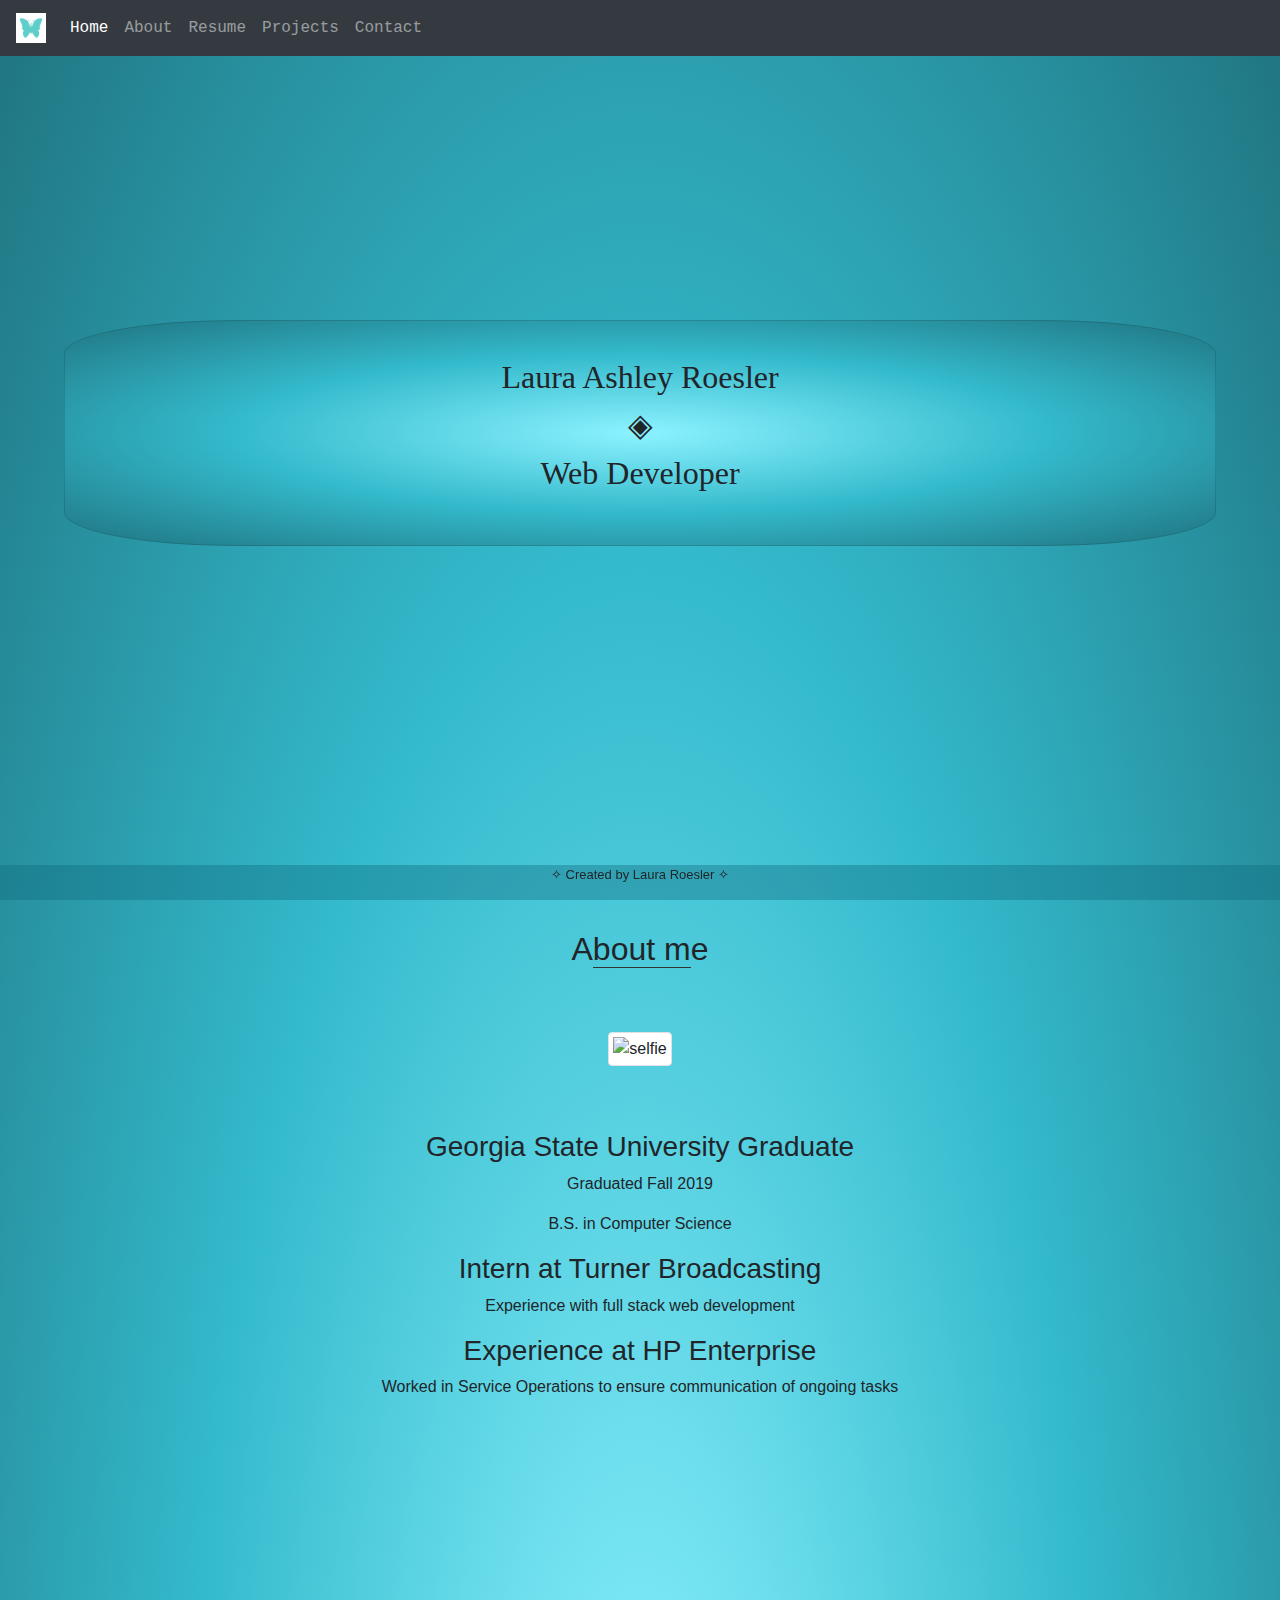
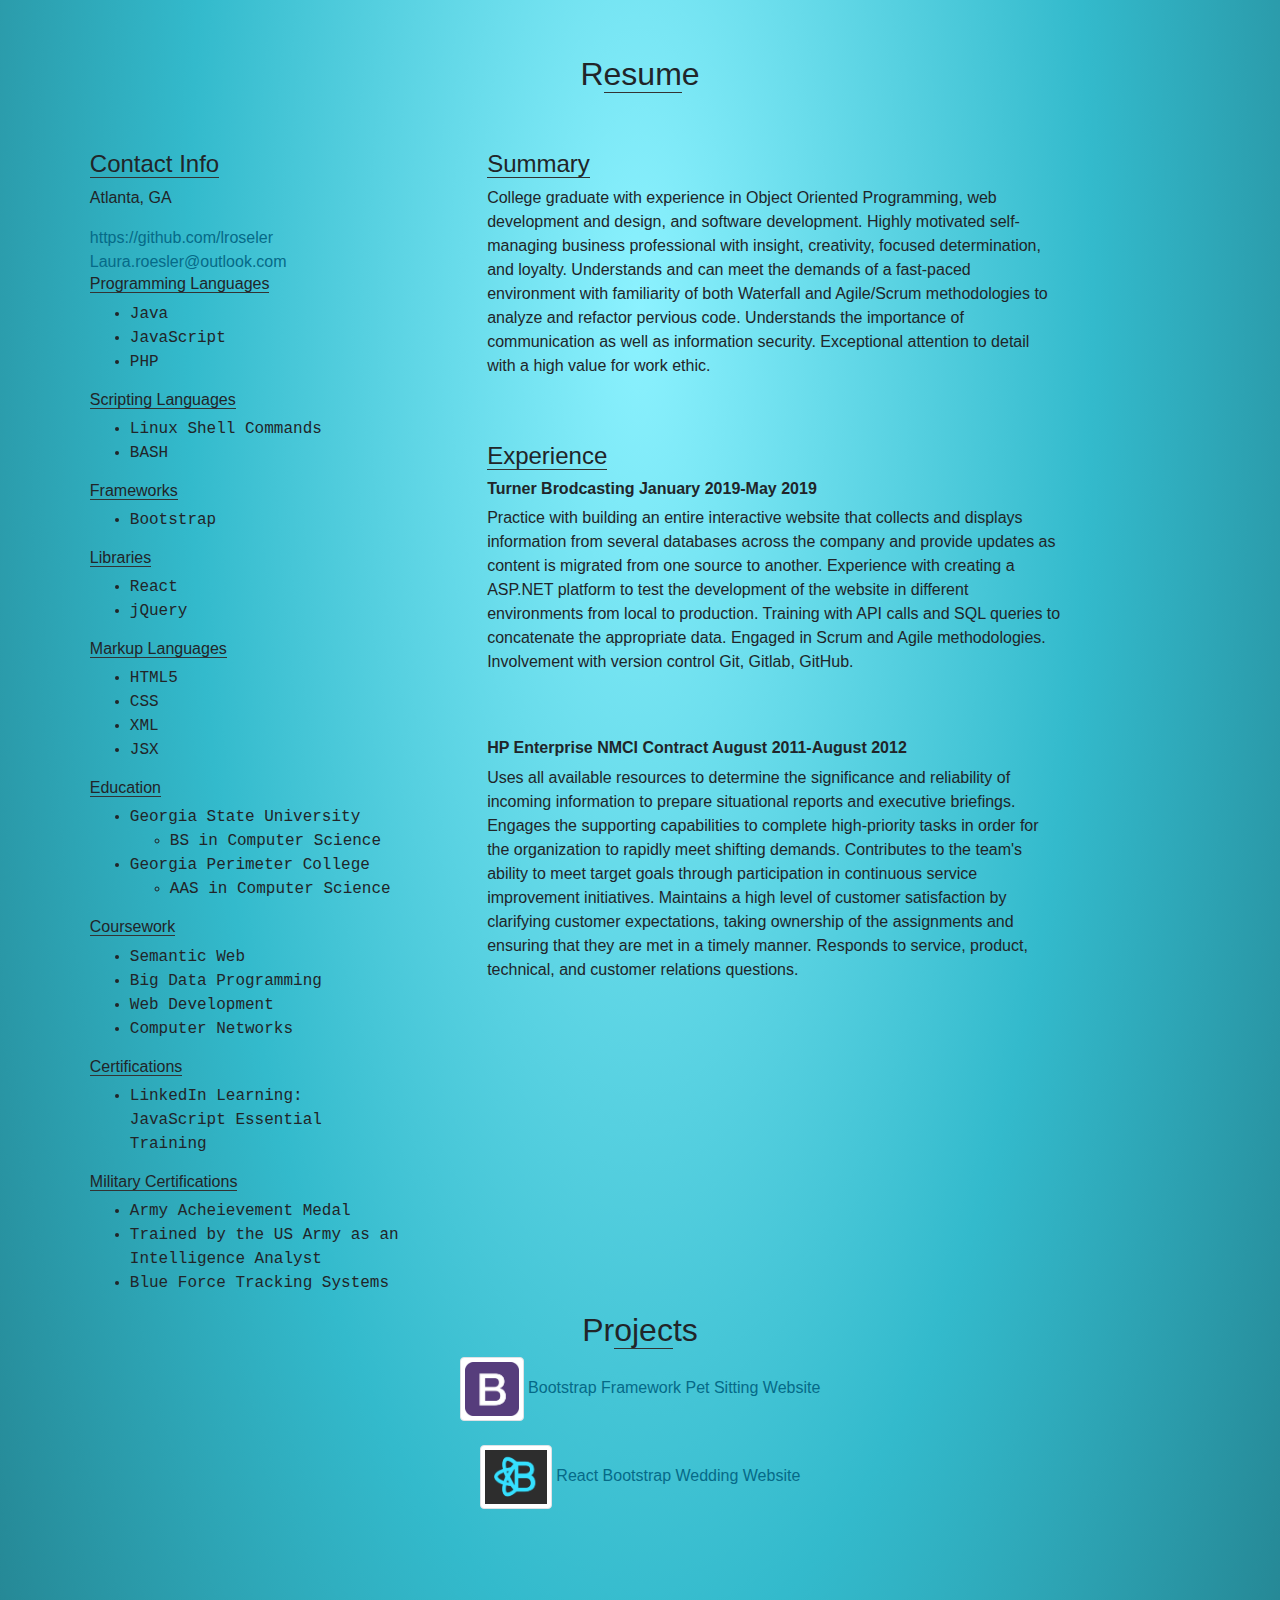
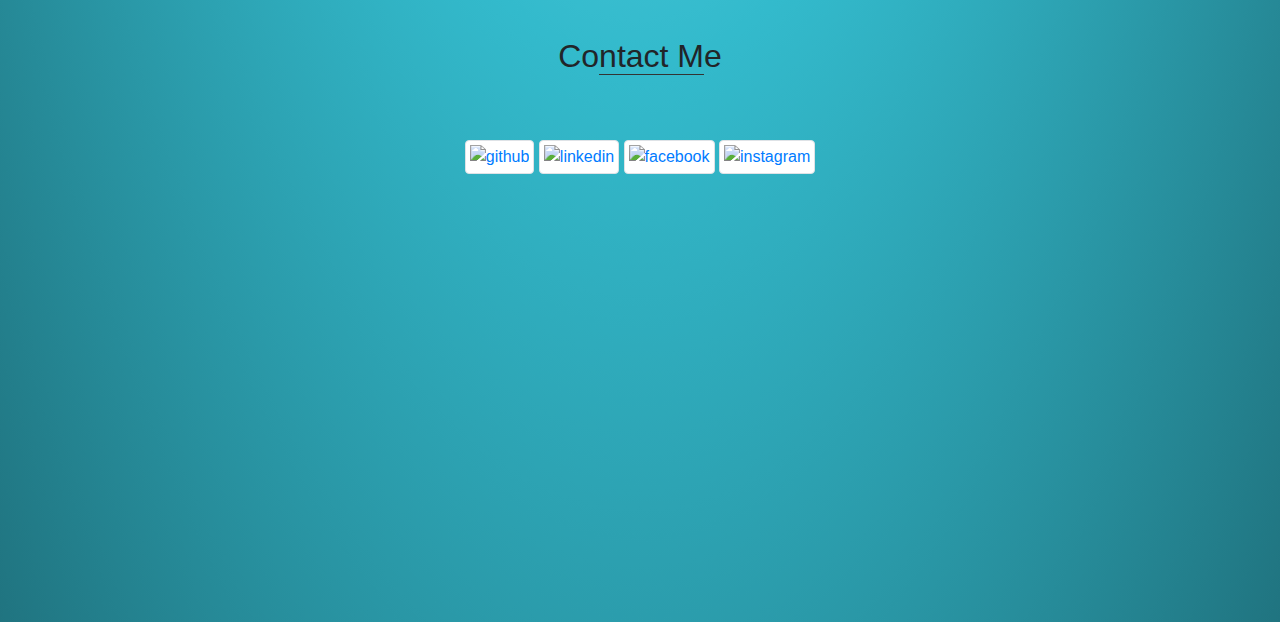
==== index.html @ dd745ed2 "Update index.html" ====
<!doctype html>
<html lang="en">
  <head>
  
    <meta charset="utf-8">
    <meta name="viewport" content="width=device-width, initial-scale=1, shrink-to-fit=no">

    <link rel="stylesheet" href="https://stackpath.bootstrapcdn.com/bootstrap/4.3.1/css/bootstrap.min.css" integrity="sha384-ggOyR0iXCbMQv3Xipma34MD+dH/1fQ784/j6cY/iJTQUOhcWr7x9JvoRxT2MZw1T" crossorigin="anonymous">
    <style>
         body{
         font-family: sans-serif;
         background-image: radial-gradient( rgb(140, 242, 255), rgb(51, 186, 204), rgb(32, 116, 128));
         text-align: center;
        
        }
        #home{
         margin-bottom: 30%;
        }
        span{
            border-bottom: 1px solid #333;
        }
        .card{
            margin-top: 25%;
            margin-left: 5%;
            margin-right: 5%;
            background-image: radial-gradient( rgb(140, 242, 255), rgb(51, 186, 204), rgb(32, 116, 128));
           
            border-radius: 15%;
            font-family: 'Brush Script MT', 'Brush Script Std', cursive;  
            padding: 2.5%;
            
           
            font-size: xx-large;
            
        }
        .footer{
            position: fixed;
            left: 0;
            bottom: 0;
            width: 100%;
            background-color:  rgba(14, 107, 127, 0.4);
            font-size: small;
        }
        ul{
            text-align: left;
        }
        li{
            font-family: 'Courier New', Courier, monospace;
        }
    </style>
    <body  data-spy="scroll" data-target=".navbar" data-offset="10">

    <nav class="navbar navbar-expand-md bg-dark navbar-dark  fixed-top" style="margin-bottom: 20%">
            <a class="navbar-brand" href="#home"><img width="30" height="30" class="d-inline-block align-top"src="butterflyLogo.jpg" alt="butt"></a>
        <button class="navbar-toggler" type="button" data-toggle="collapse" data-target="#collapsibleNavbar">
            <span class="navbar-toggler-icon"></span>
        </button>
        <div class="collapse navbar-collapse" id="collapsibleNavbar">
            <ul class="navbar-nav">
                <li class="nav-item">
                    <a class="nav-link active" href="#home">Home</a>
                </li>
                <li class="nav-item">
                    <a class="nav-link" href="#about">About</a>
                </li>
                <li class="nav-item">
                    <a class="nav-link" href="#resume">Resume</a>
                </li>
                <li class="nav-item">
                        <a class="nav-link" href="#projects">Projects</a>
                    </li>
                <li class="nav-item">
                    <a class="nav-link" href="#contact">Contact</a>
                </li>
            </ul>
        </div>
    </nav>

    </head>

    <div id="home" > 
        <div class="card">
            <p>Laura Ashley Roesler<br> &#9672<br>Web Developer</p>
        </div>
        
    </div> <!--home-->

    <div id="about" style="margin-bottom:20%">
            <h2 style="margin-bottom: 5%;">A<span>bout m</span>e</h2>
           
            <img src="profSelfie.jpg" style="height:12em; width: 10em; margin-bottom: 5%;" class="img-thumbnail" alt="selfie">
                    
        
                        <h3>Georgia State University Graduate</h3>
                        <p>Graduated Fall 2019 </p>
                        <p>B.S. in Computer Science</p>
                        <h3>Intern at Turner Broadcasting</h3>
                        <P>Experience with full stack web development</P>
                        <h3>Experience at HP Enterprise</h3>
                        <p>Worked in Service Operations to ensure communication of ongoing tasks </p>
                   

    </div> <!--about-->

    <div id="resume" >
        <h2 stlye="padding-bottom:6em; margin-bottom: 2em; margin-top: 6em">R<span>esum</span>e</h2>
           <!-- <img src="resumeSnip.jpg" class="img-fluid" alt="resume"> -->
        <div class="conatianer-fluid" >
            <div class="row">
               <div class="col-md-4 col-sm-12" style="text-align:left; padding-left: 8%">
                <h4 style="padding-top: 2em;"><span>Contact Info</span></h4>
                <p>Atlanta, GA</p>
                <a style="color:rgb(6, 106, 136)" href="https://github.com/lroseler">https://github.com/lroseler</a><br> 
                <a style="color:rgb(6, 106, 136)" href="Laura.roesler@outlook.com">Laura.roesler@outlook.com</a>
                <h6><span>Programming Languages</span></h6>
                <ul>
                    <li>Java</li>
                    <li>JavaScript</li>
                    <li>PHP</li>
                </ul>
                <h6><span>Scripting Languages</span></h6>
                <ul>
                    <li>Linux Shell Commands</li>
                    <li>BASH</li>
                </ul>
                <h6><span>Frameworks</span></h6>
                <ul>
                    <li>Bootstrap</li>
                </ul>
                <h6><span>Libraries</span></h6>
                <ul>
                    <li>React</li>
                    <li>jQuery</li>
                </ul>
                <h6><span>Markup Languages</span></h6>
                <ul>
                    <li>HTML5</li>
                    <li>CSS</li>
                    <li>XML</li>
                    <li>JSX</li>
                </ul>
                <h6><span>Education</span></h6>
                <ul>
                    <li>Georgia State University</li>
                    <ul>
                       <li> BS in Computer Science</li>
                    </ul>
                    <li>Georgia Perimeter College</li>
                    <ul>
                       <li> AAS in Computer Science</li>
                    </ul>
                </ul>
                <h6><span>Coursework</span></h6>
                <ul>
                    <li>Semantic Web</li>
                    <li>Big Data Programming</li>
                    <li>Web Development</li>
                    <li>Computer Networks</li>
                </ul>
                <h6><span>Certifications</span></h6>
                <ul>
                    <li>LinkedIn Learning: JavaScript Essential Training</li>
                </ul>
                <h6><span>Military Certifications</span></h6>
                <ul>
                    <li>Army Acheievement Medal</li>
                    <li>Trained by the US Army as an Intelligence Analyst</li>
                    <li>Blue Force Tracking Systems</li>
                </ul>
               </div>
               <div class="col-md-6 col-sm-12" style="text-align:left; padding-left: 5%">
                <h4 style="padding-top: 2em;"><span>Summary</span></h4>
                <p style="text-align:left">College graduate with experience in Object Oriented Programming, web development and design, and software development. Highly motivated self-managing business professional with insight, creativity, focused determination, and loyalty. Understands and can meet the demands of a fast-paced environment with familiarity of both Waterfall and Agile/Scrum methodologies to analyze and refactor pervious code. Understands the importance of communication as well as information security. Exceptional attention to detail with a high value for work ethic.</p><br>
                <br>
                <h4><span>Experience</span></h4>
                <h6><b>Turner Brodcasting January 2019-May 2019</b></h5>
                <p style="text-align:left">Practice with building an entire interactive website that collects and displays information from several databases across the company and provide updates as content is migrated from one source to another. Experience with creating a ASP.NET platform to test the development of the website in different environments from local to production. Training with API calls and SQL queries to concatenate the appropriate data. Engaged in Scrum and Agile methodologies. Involvement with version control Git, Gitlab, GitHub. </p><br>
                <br>
                <h6><b>HP Enterprise NMCI Contract August 2011-August 2012</b></h5>
                <p style="text-align:left">Uses all available resources to determine the significance and reliability of incoming information to prepare situational reports and executive briefings. Engages the supporting capabilities to complete high-priority tasks in order for the organization to rapidly meet shifting demands. Contributes to the team's ability to meet target goals through participation in continuous service improvement initiatives. Maintains a high level of customer satisfaction by clarifying customer expectations, taking ownership of the assignments and ensuring that they are met in a timely manner. Responds to service, product, technical, and customer relations questions. </p>
               </div>
            </div>
        </div>
    </div> <!--resume-->

    <div id="projects" >
            <h2 stlye="margin-bottom: 15%; margin-top: 6em">Pr<span>ojec</span>ts</h2>
            <img src="bootstrap.png" class="img-thumbnail" style="height: 4em" alt="boot icon">
            <a style="color:rgb(6, 106, 136)" href='https://github.com/lroseler/BootstrapBeginners'>Bootstrap Framework Pet Sitting Website</a><br><br>
            <img src="reactBoot.png" class="img-thumbnail" style="height: 4em" alt="react">
            <a style="color:rgb(6, 106, 136)"  href='https://github.com/lroseler/WeddingWebsite'> React Bootstrap Wedding Website</a>
        </div> <!--projects-->

    <div id="contact" style="margin-bottom: 30%; margin-top: 6em">
            <h2  style="margin-top:10%; margin-bottom: 5%">Co<span>ntact M</span>e</h2>
            <div class="conatianer-fluid">
            <a href="https://github.com/lroseler"><img src="github.png" style="height:8em; width: 8em; margin-bottom: 5%;" class="img-thumbnail" alt="github"></a>
            <a href="https://www.linkedin.com/in/laura-roesler-74a82a165/"><img src="linkedin.png" style="height:8em; width:8em; margin-bottom: 5%;" class="img-thumbnail" alt="linkedin"></a>
            <a href="https://www.facebook.com/laura.roesler.5"><img src="facebook.jpg" style="height:8em; width: 8em; margin-bottom: 5%;" class="img-thumbnail" alt="facebook"></a>
            <a href="https://www.instagram.com/fredlar1/"><img src="instagram.jpg" style="height:8em; width: 8em; margin-bottom: 5%;" class="img-thumbnail" alt="instagram"></a>
            </div>
    </div> <!--contact-->
    </body>

        <div class="footer">
            <p>&#10023; <sm>Created by Laura Roesler</sm> &#10023;</p>
        </div>
    
    
    <script src="https://code.jquery.com/jquery-3.3.1.slim.min.js" integrity="sha384-q8i/X+965DzO0rT7abK41JStQIAqVgRVzpbzo5smXKp4YfRvH+8abtTE1Pi6jizo" crossorigin="anonymous"></script>
    <script src="https://cdnjs.cloudflare.com/ajax/libs/popper.js/1.14.7/umd/popper.min.js" integrity="sha384-UO2eT0CpHqdSJQ6hJty5KVphtPhzWj9WO1clHTMGa3JDZwrnQq4sF86dIHNDz0W1" crossorigin="anonymous"></script>
    <script src="https://stackpath.bootstrapcdn.com/bootstrap/4.3.1/js/bootstrap.min.js" integrity="sha384-JjSmVgyd0p3pXB1rRibZUAYoIIy6OrQ6VrjIEaFf/nJGzIxFDsf4x0xIM+B07jRM" crossorigin="anonymous"></script>
  </body>
</html>
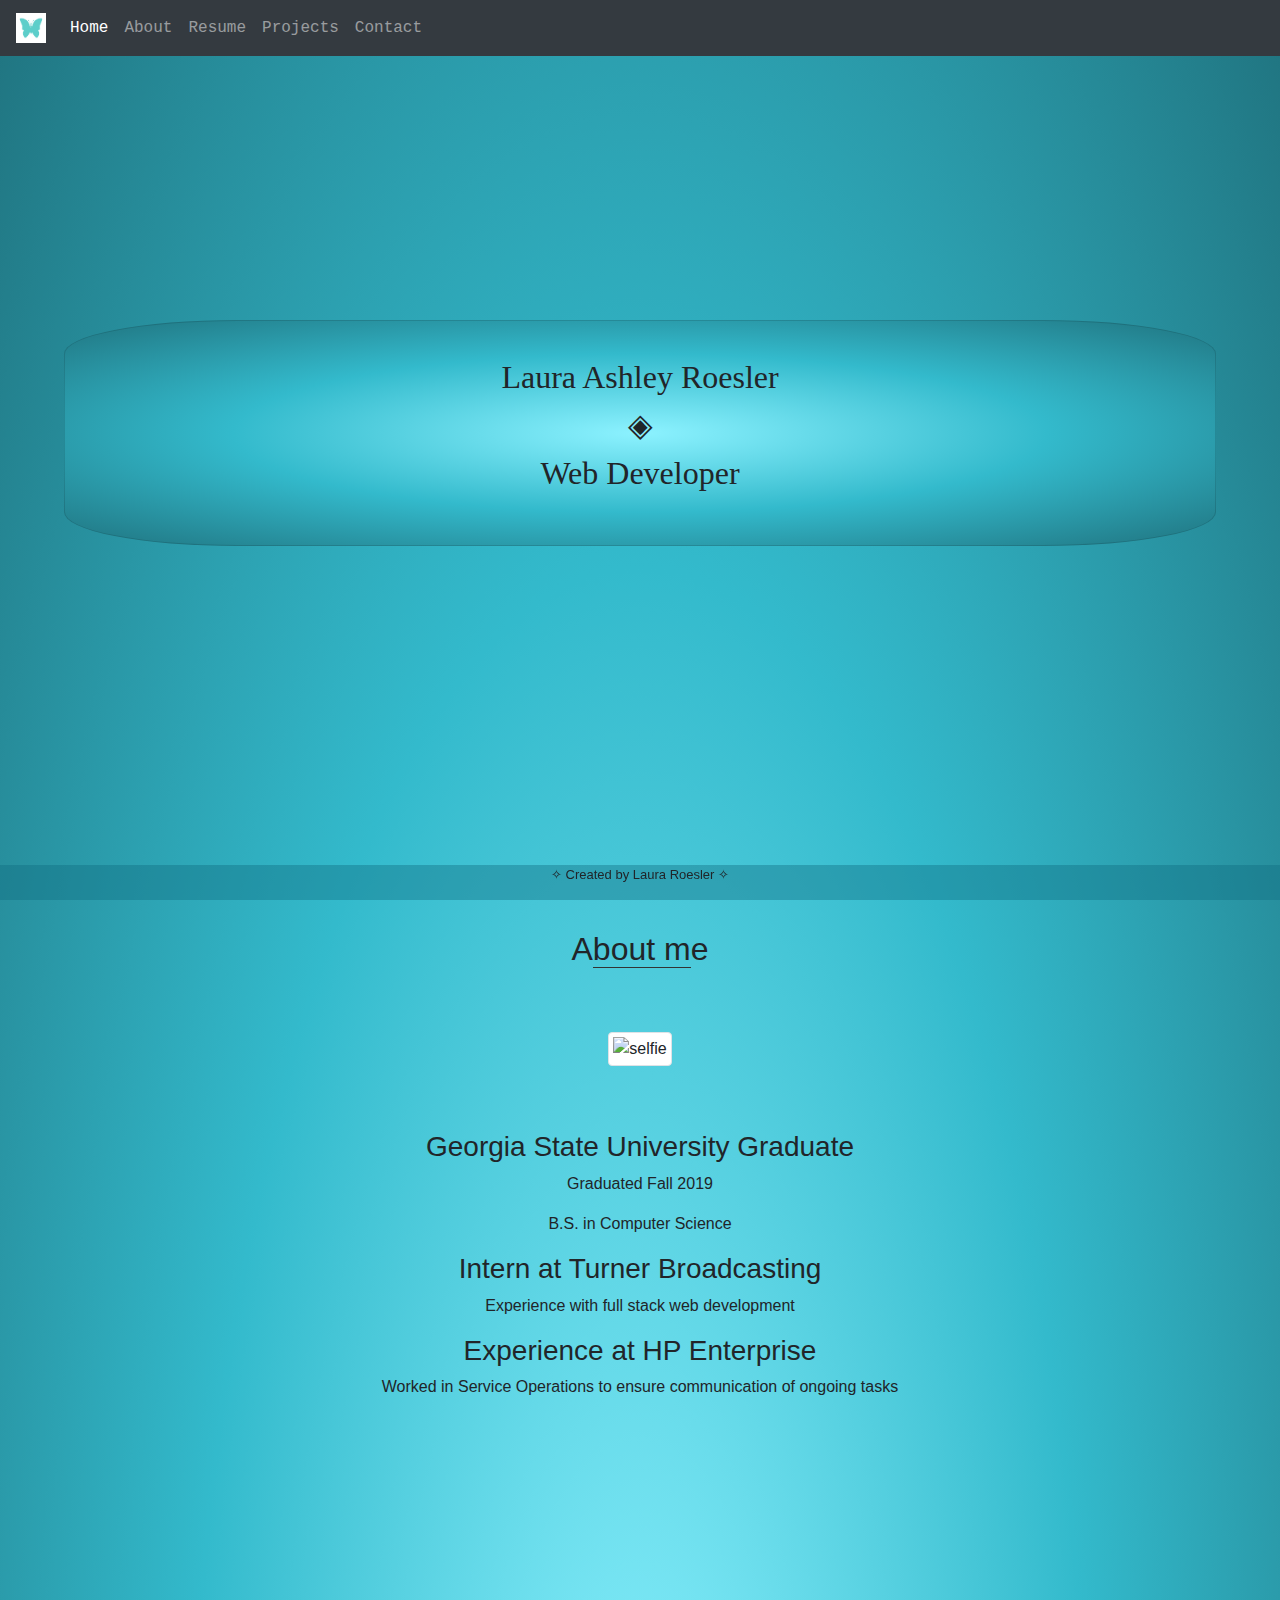
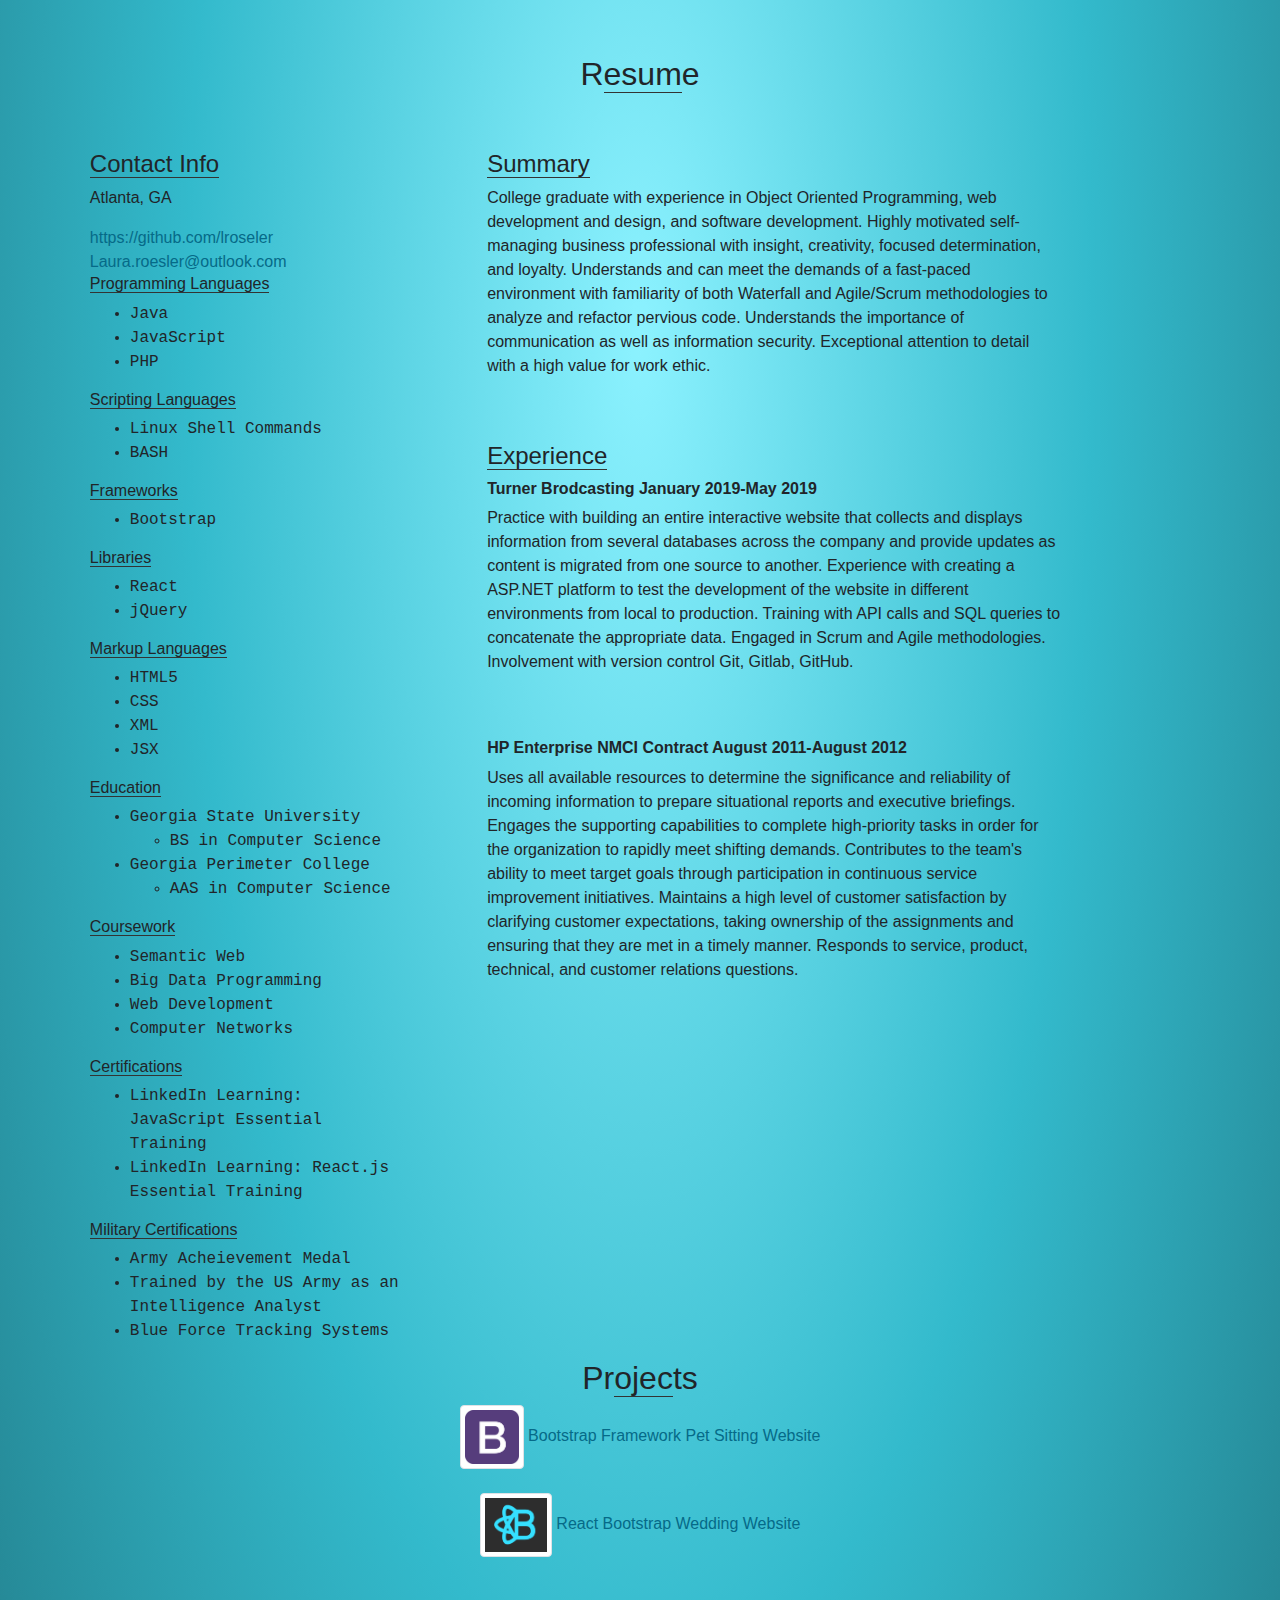
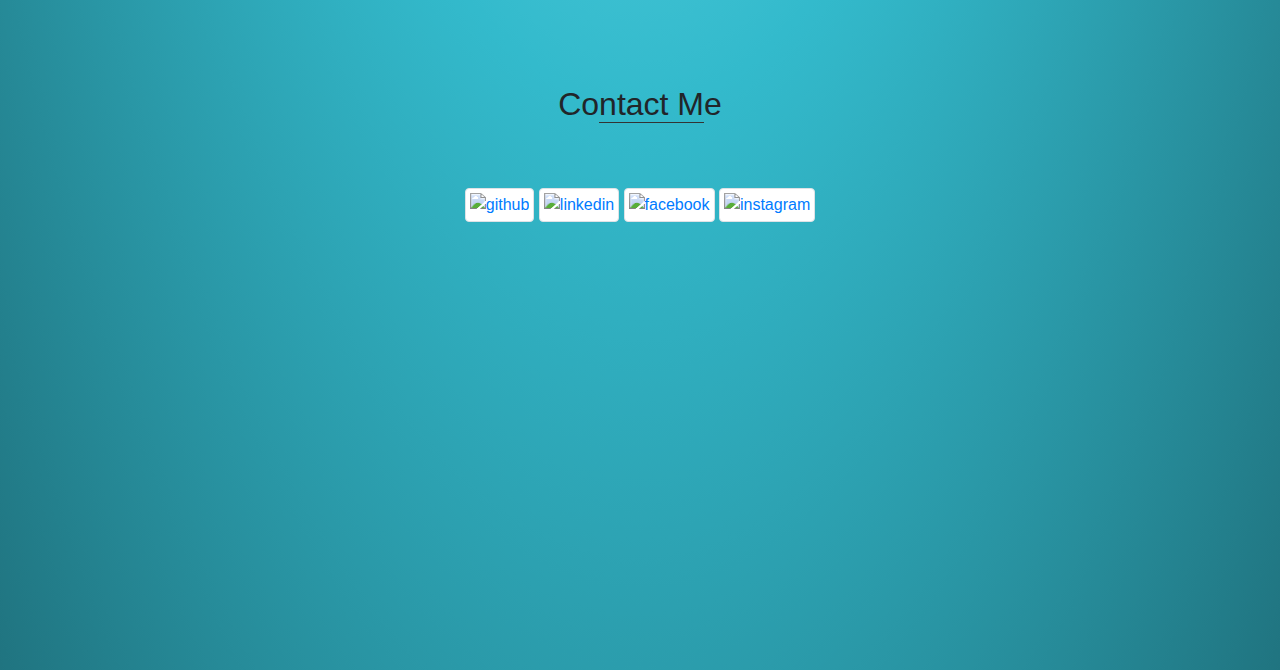
==== commit b68e056e: "Update index.html" ====
--- a/index.html
+++ b/index.html
@@ -160,6 +160,7 @@
                 <h6><span>Certifications</span></h6>
                 <ul>
                     <li>LinkedIn Learning: JavaScript Essential Training</li>
+                    <li>LinkedIn Learning: React.js Essential Training</li>
                 </ul>
                 <h6><span>Military Certifications</span></h6>
                 <ul>
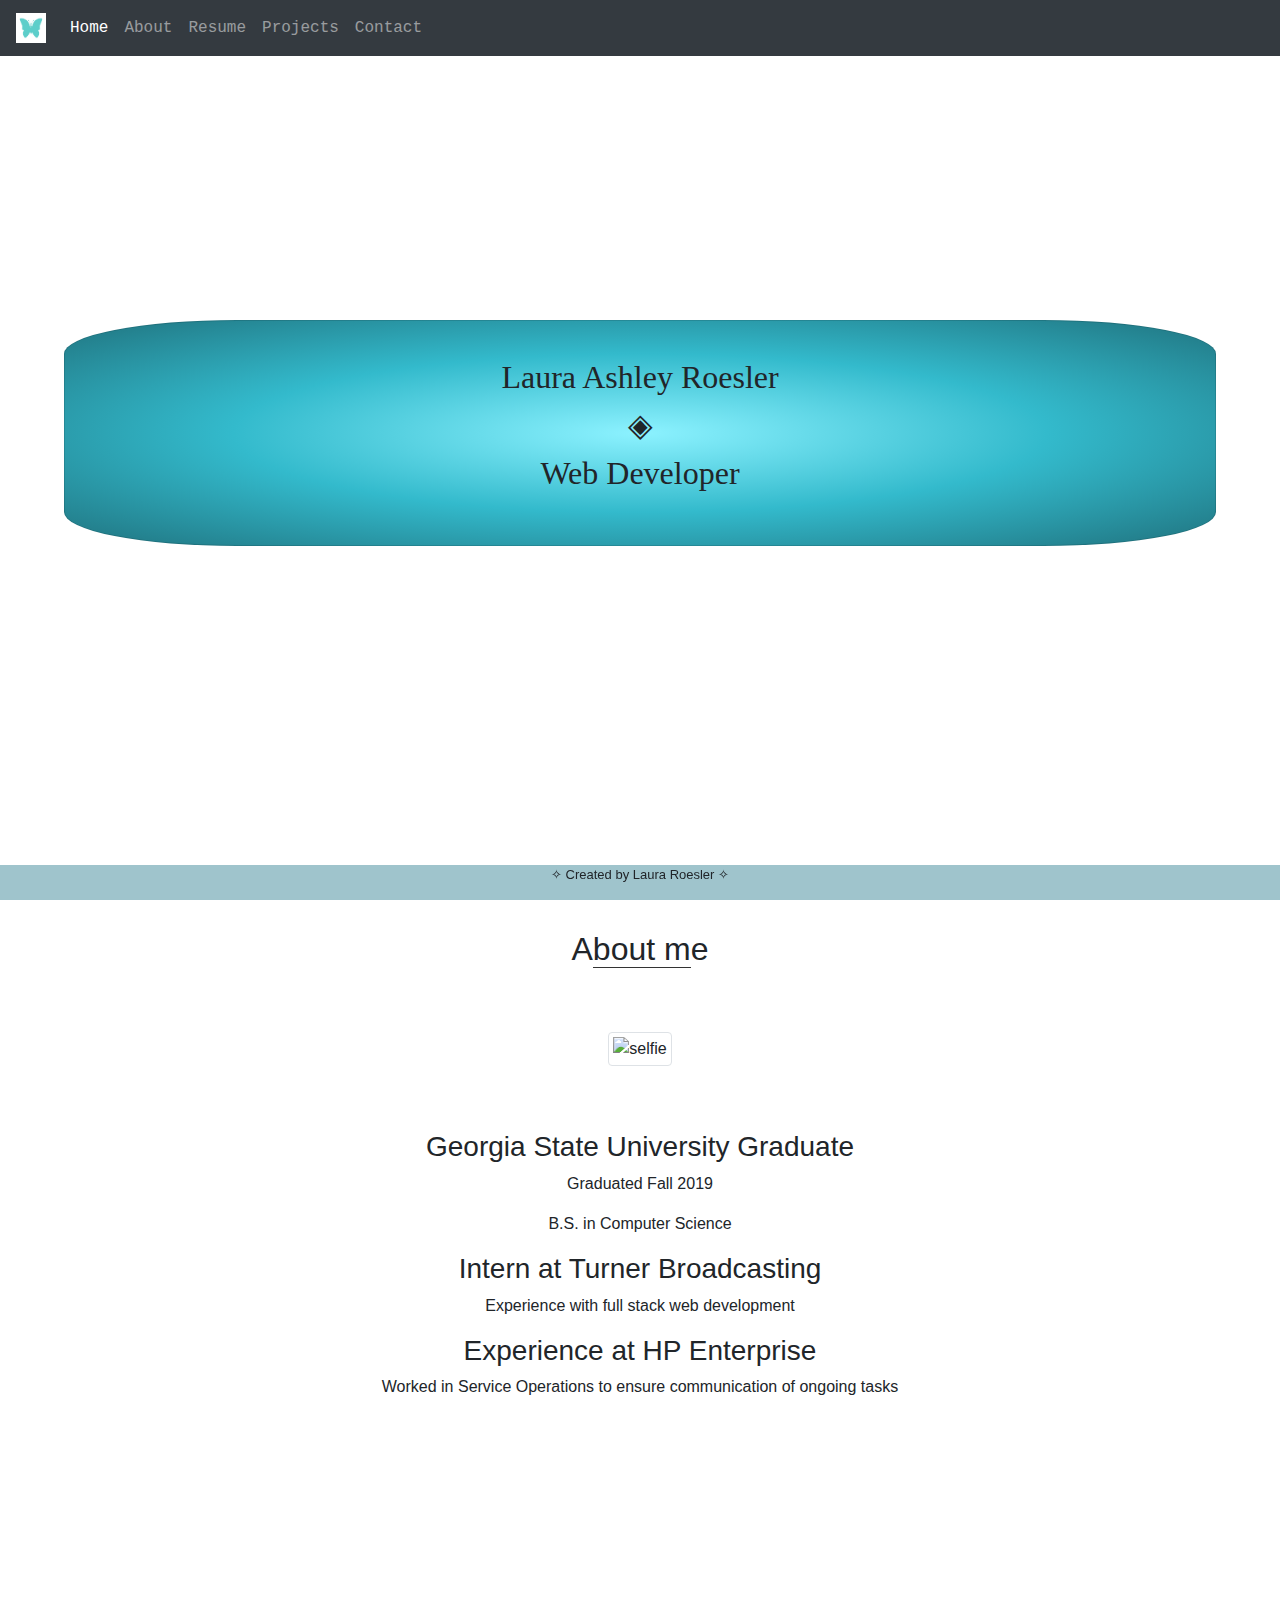
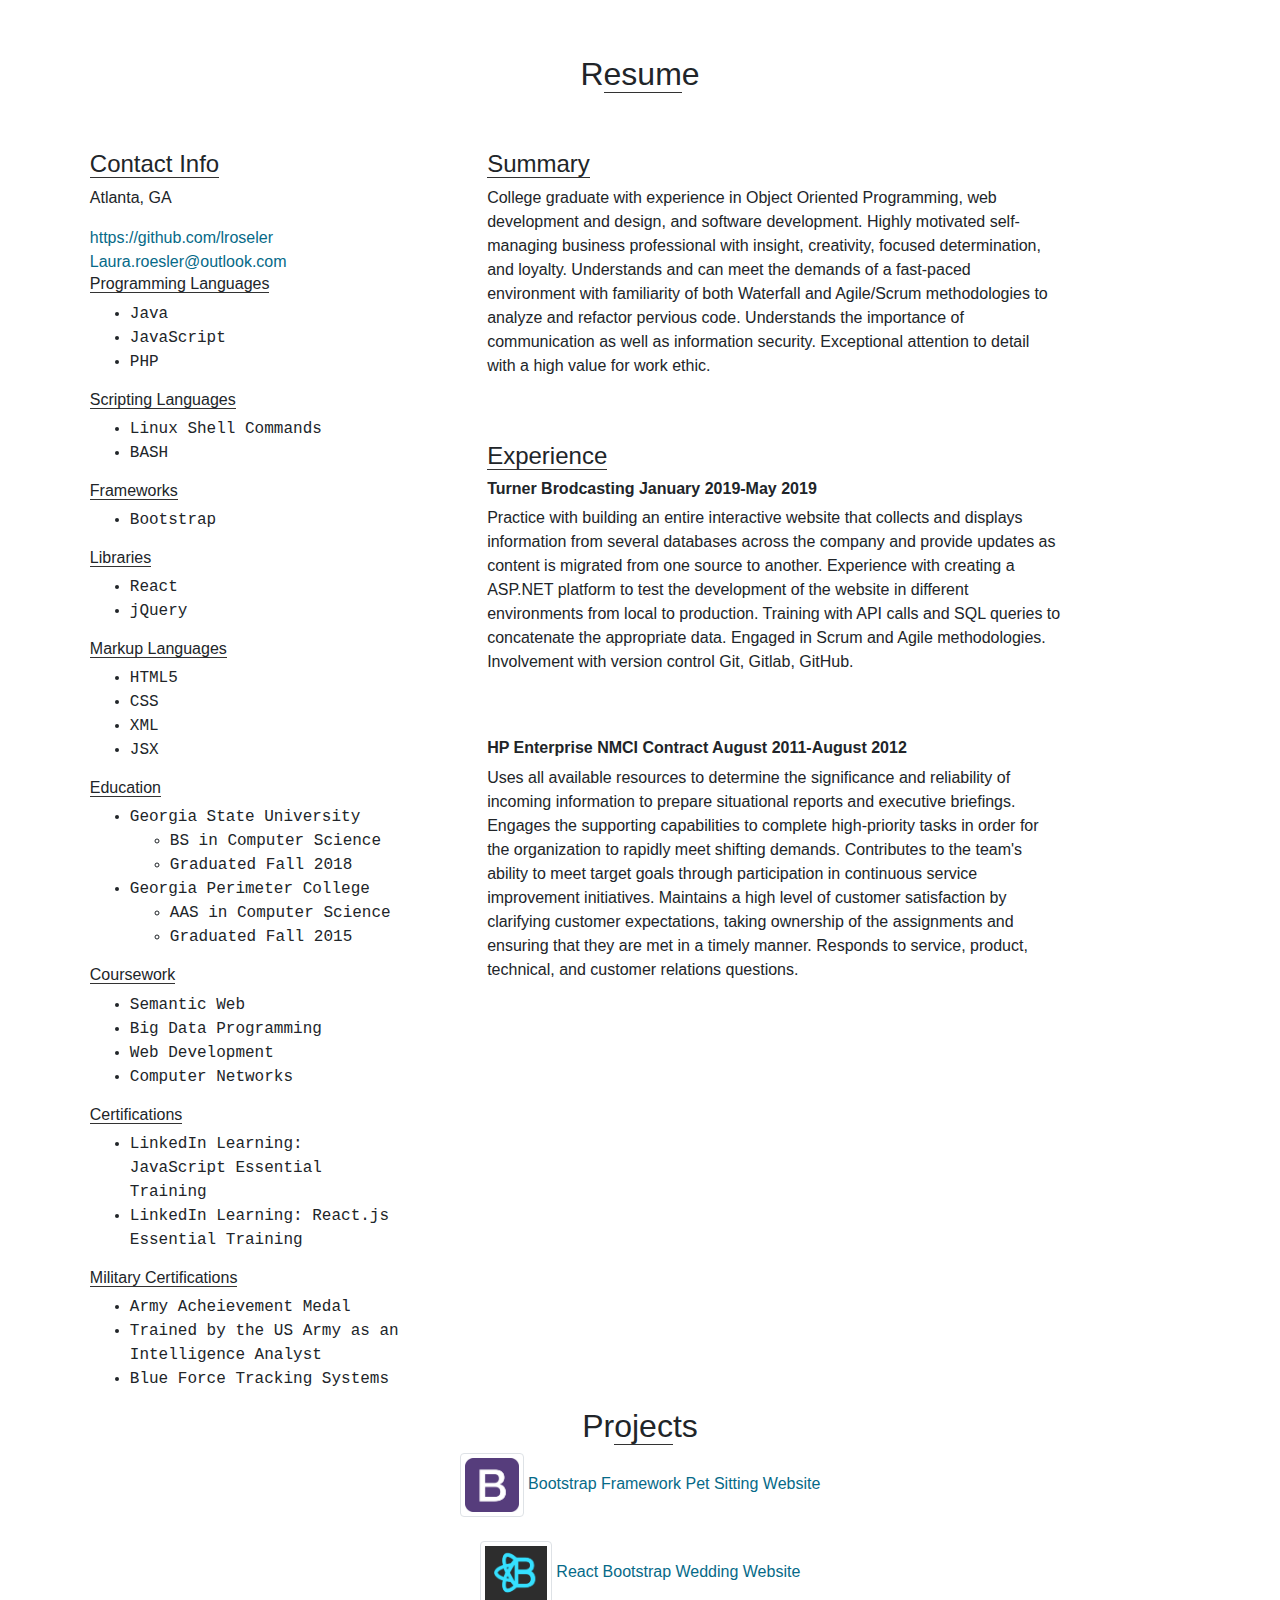
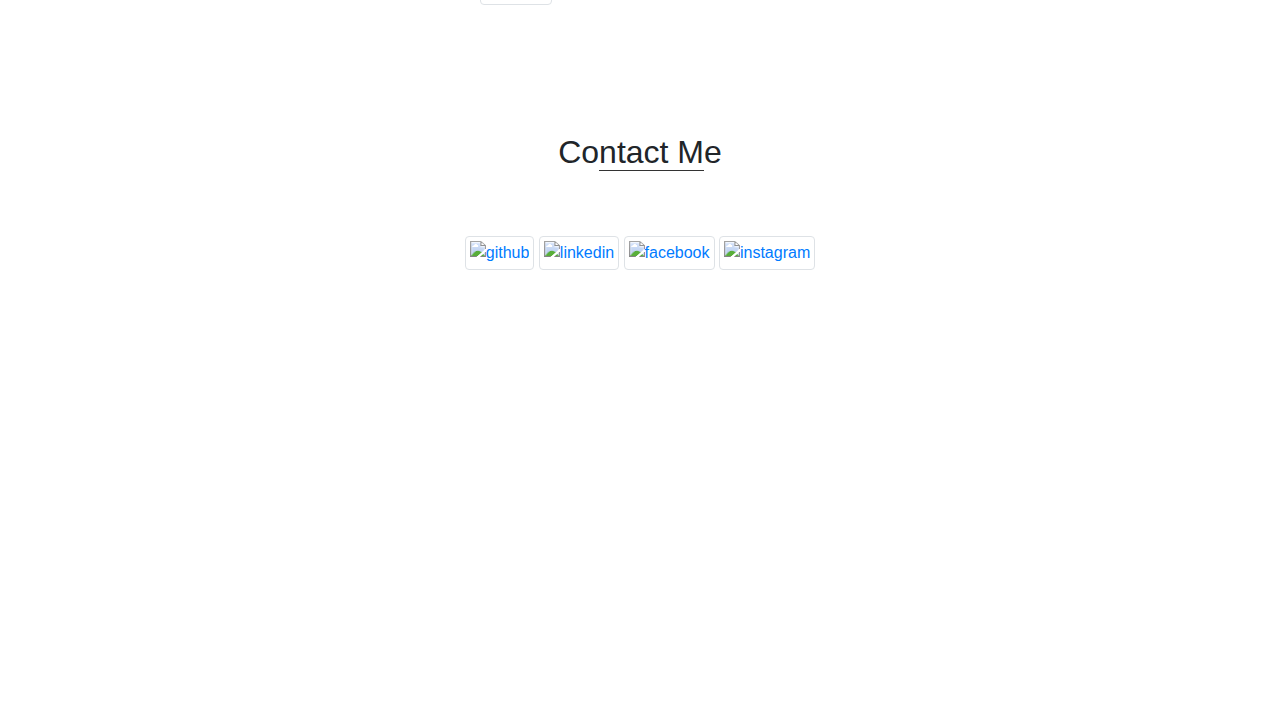
==== commit 5293c6f4: "Update index.html" ====
--- a/index.html
+++ b/index.html
@@ -9,7 +9,7 @@
     <style>
          body{
          font-family: sans-serif;
-         background-image: radial-gradient( rgb(140, 242, 255), rgb(51, 186, 204), rgb(32, 116, 128));
+         
          text-align: center;
         
         }
@@ -144,10 +144,12 @@
                     <li>Georgia State University</li>
                     <ul>
                        <li> BS in Computer Science</li>
+                       <li>Graduated Fall 2018</li>
                     </ul>
                     <li>Georgia Perimeter College</li>
                     <ul>
                        <li> AAS in Computer Science</li>
+                       <li>Graduated Fall 2015</li>
                     </ul>
                 </ul>
                 <h6><span>Coursework</span></h6>
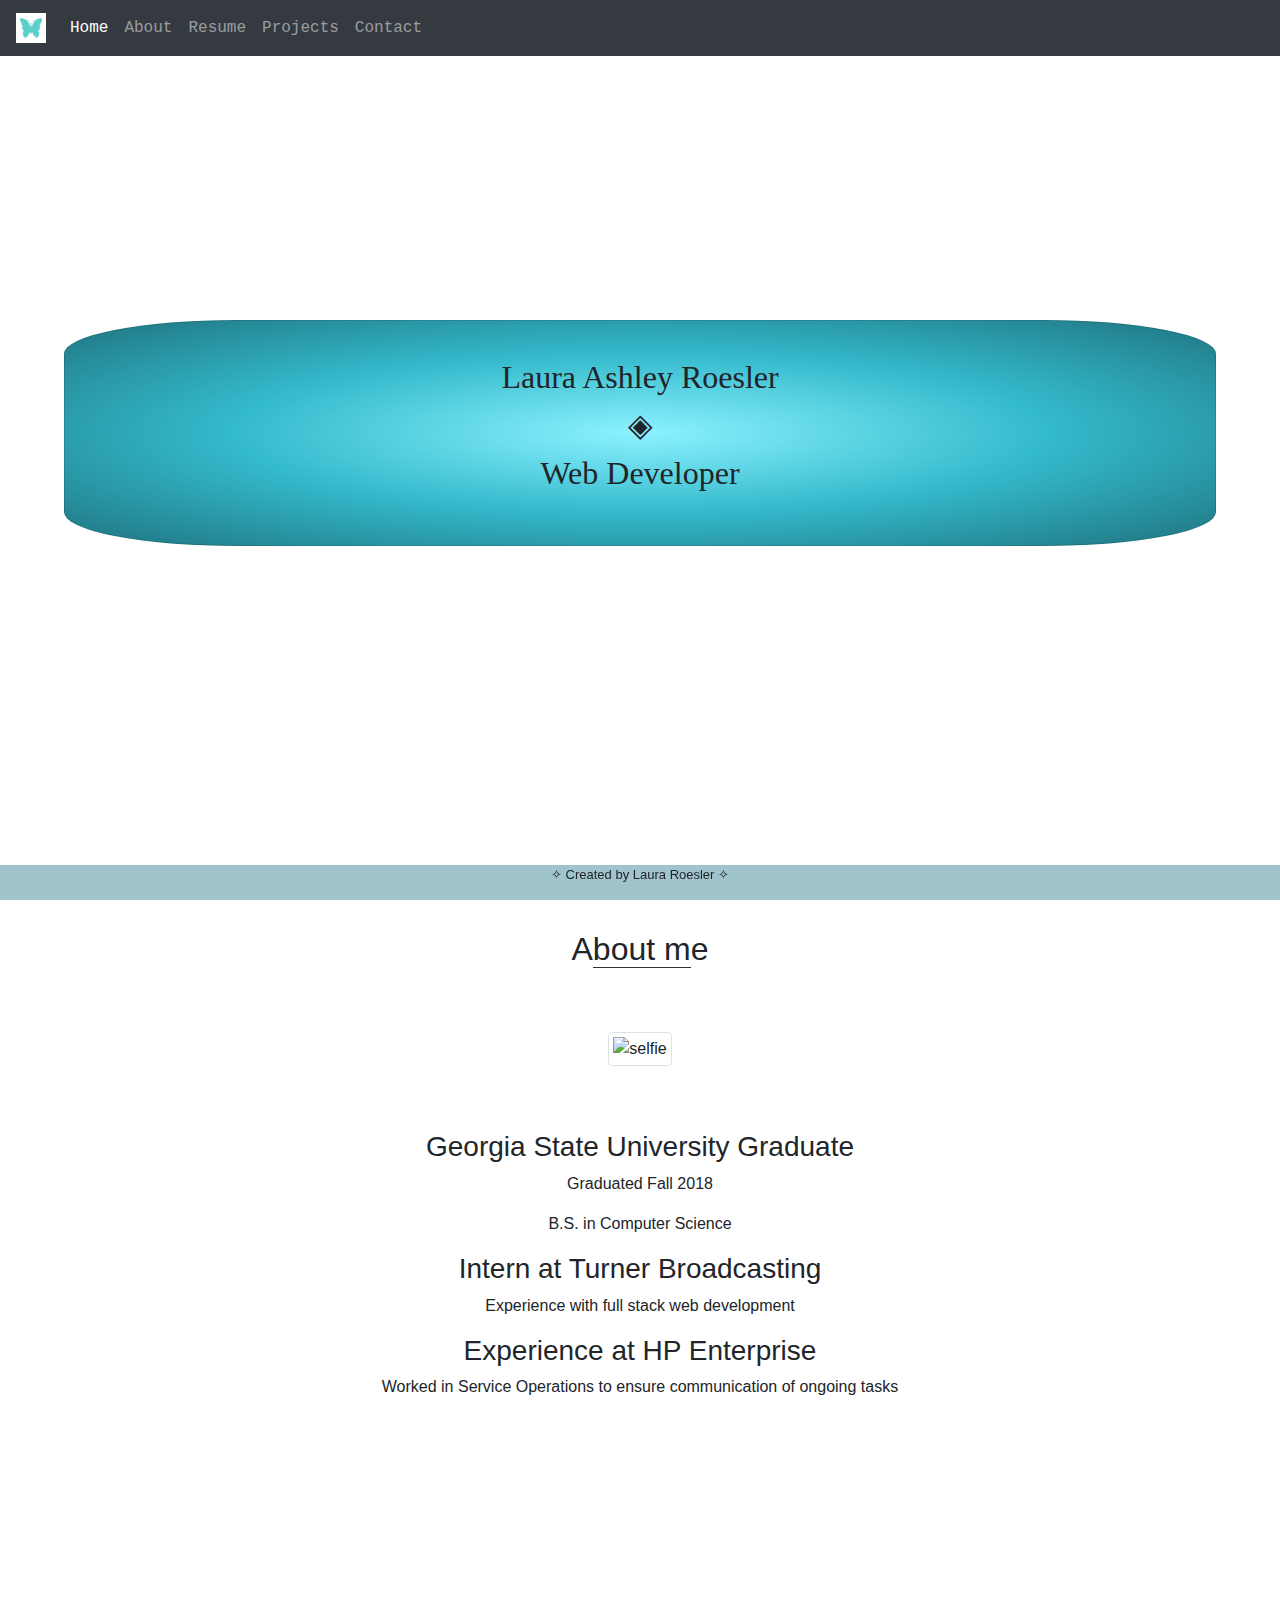
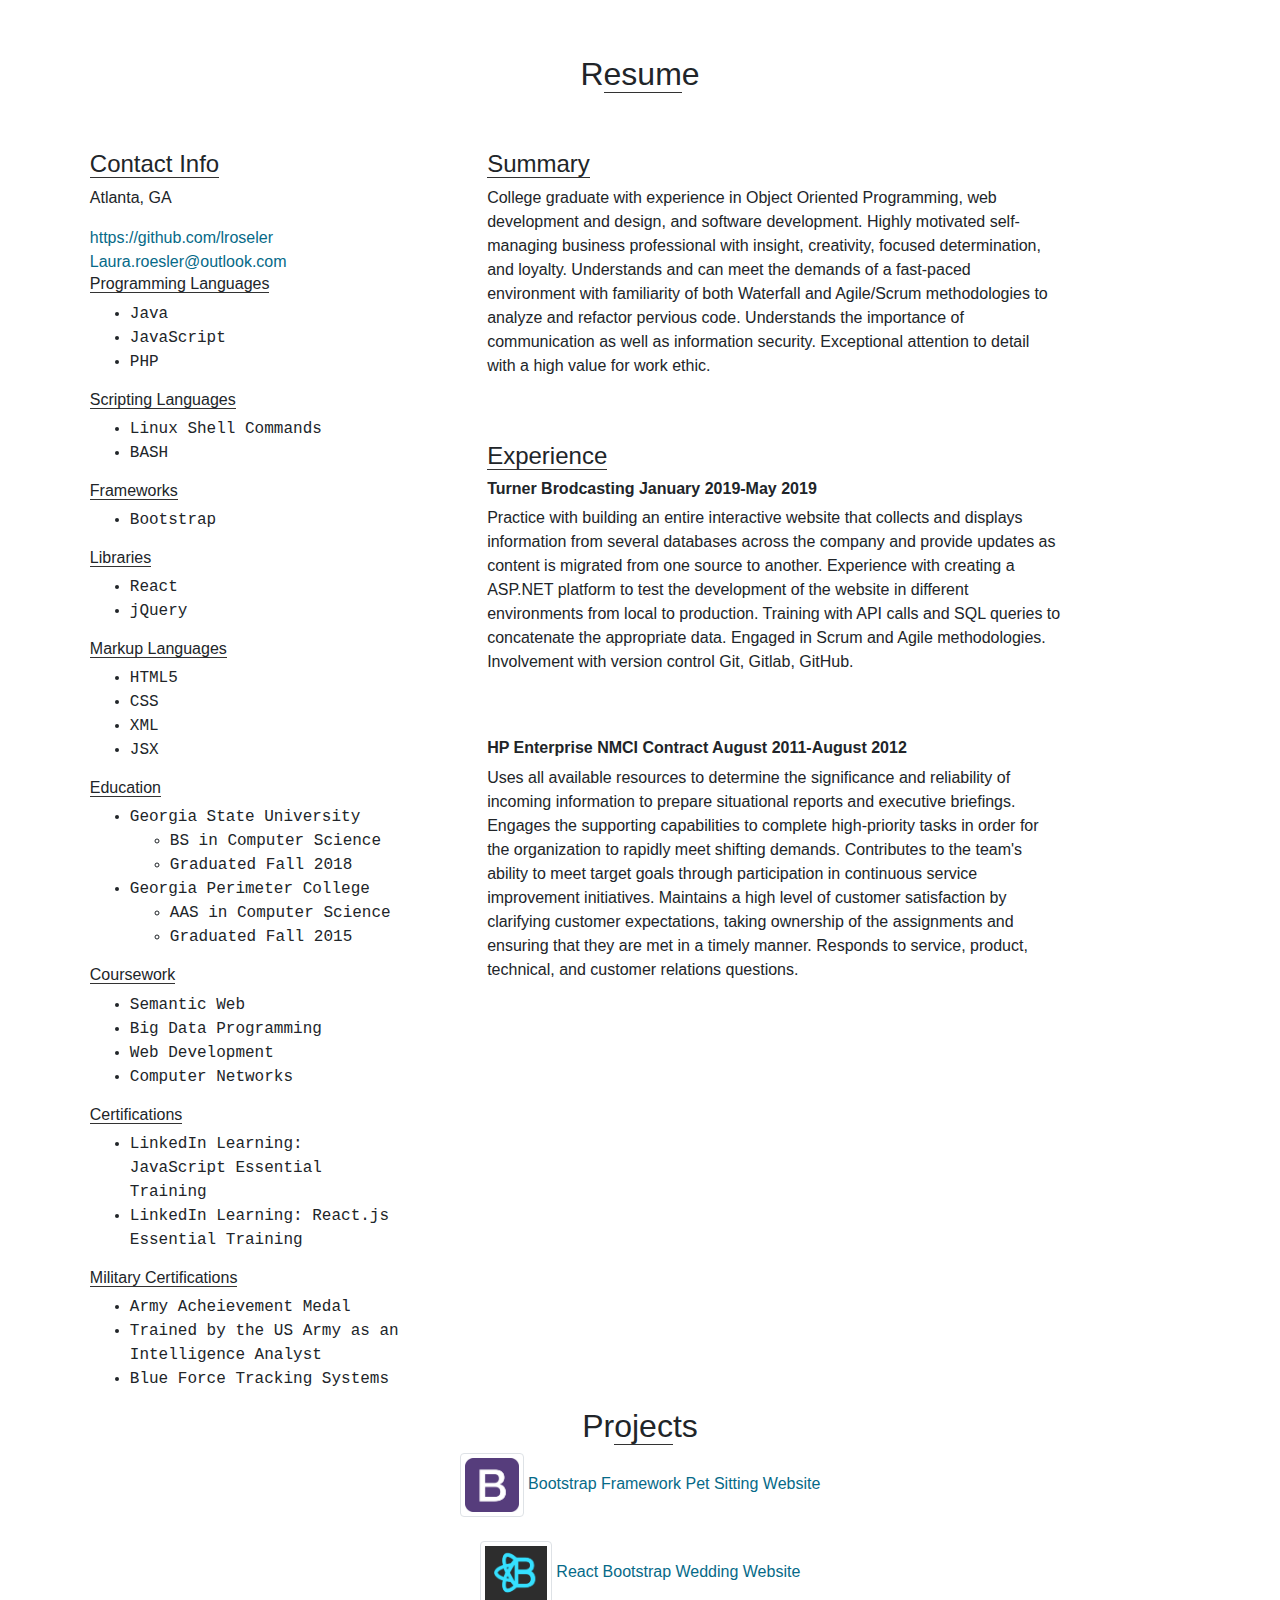
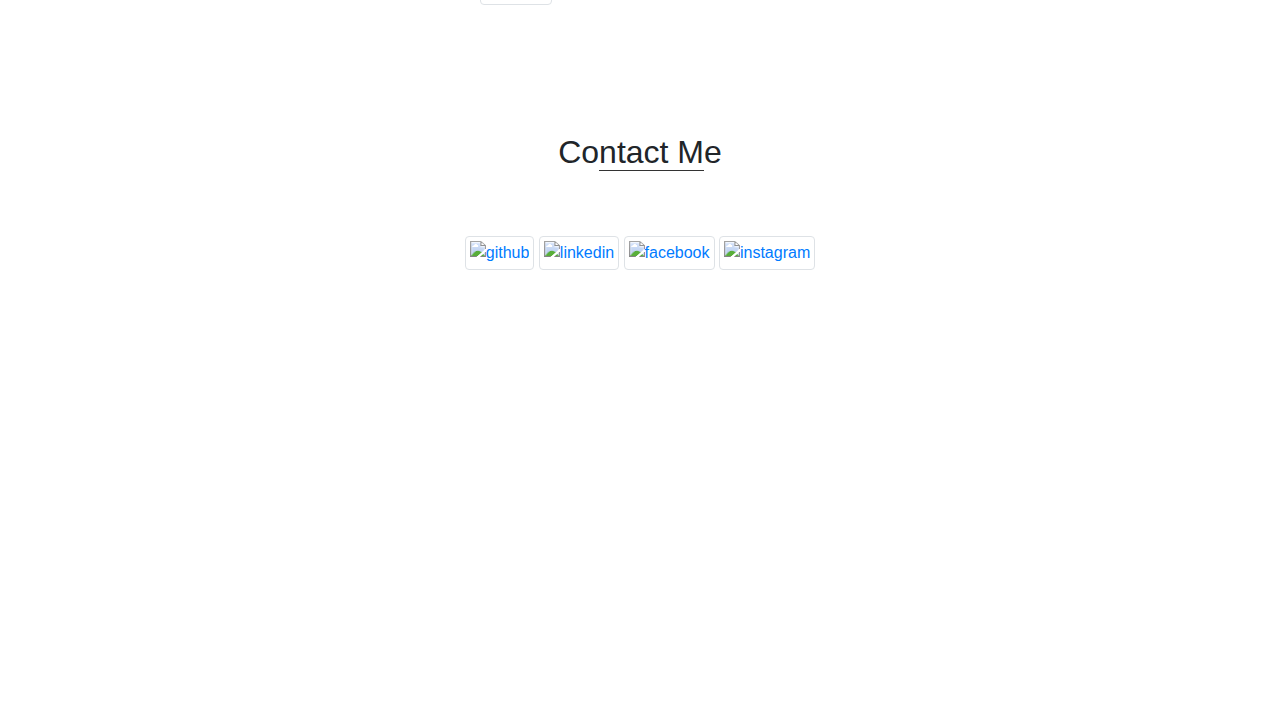
==== commit 606b950f: "Update index.html" ====
--- a/index.html
+++ b/index.html
@@ -92,7 +92,7 @@
                     
         
                         <h3>Georgia State University Graduate</h3>
-                        <p>Graduated Fall 2019 </p>
+                        <p>Graduated Fall 2018 </p>
                         <p>B.S. in Computer Science</p>
                         <h3>Intern at Turner Broadcasting</h3>
                         <P>Experience with full stack web development</P>
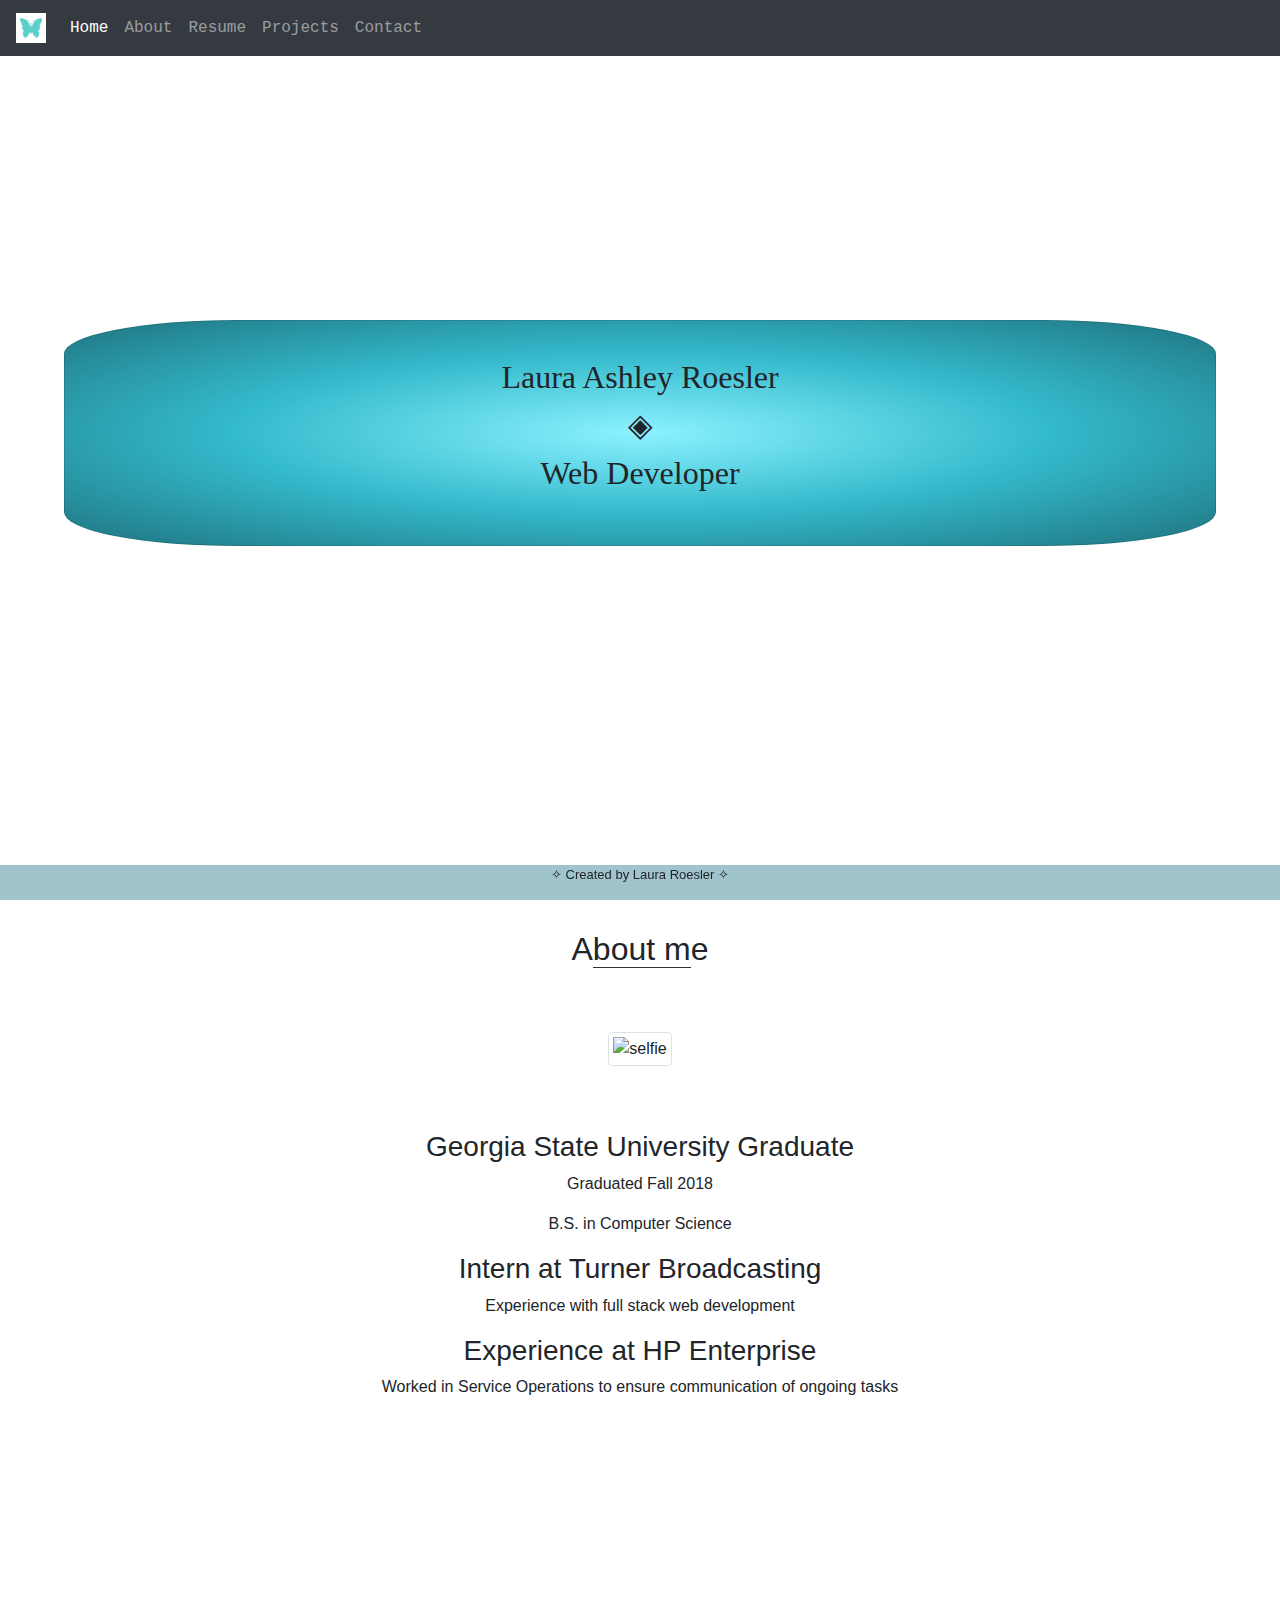
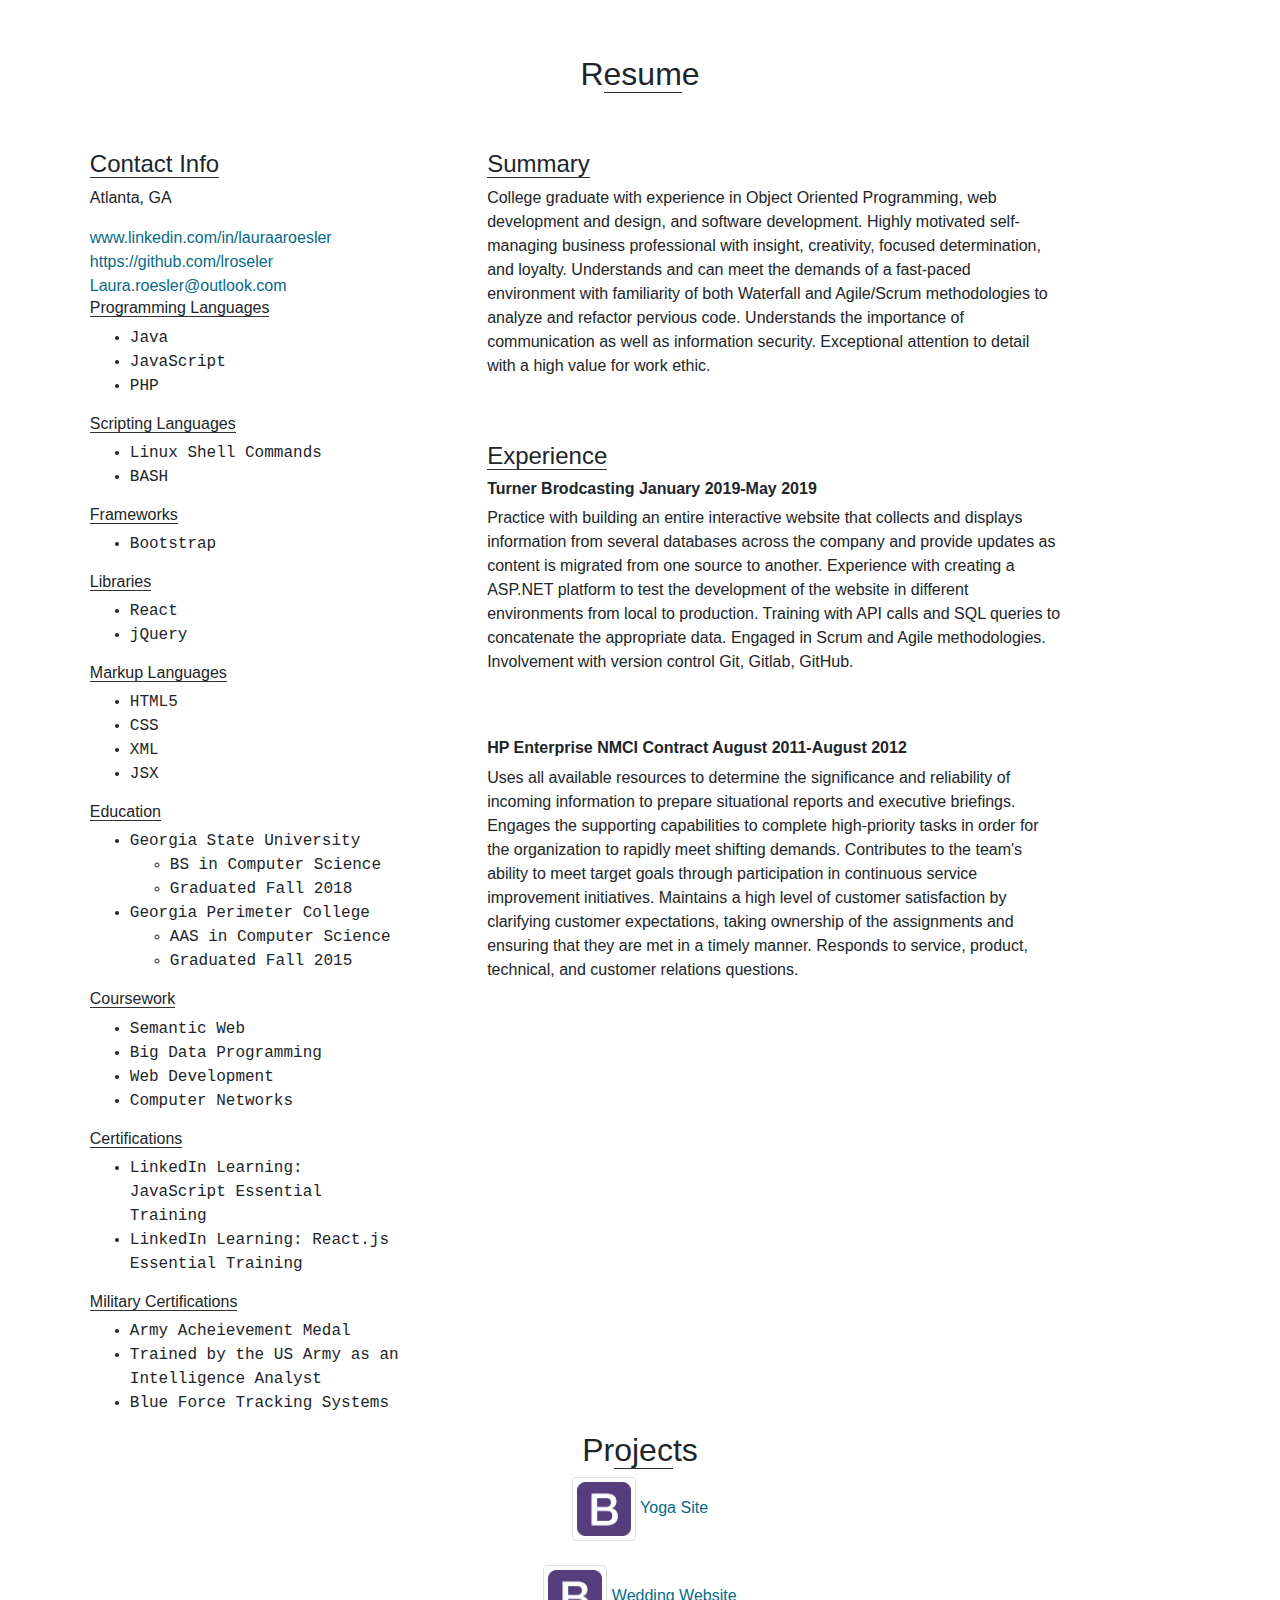
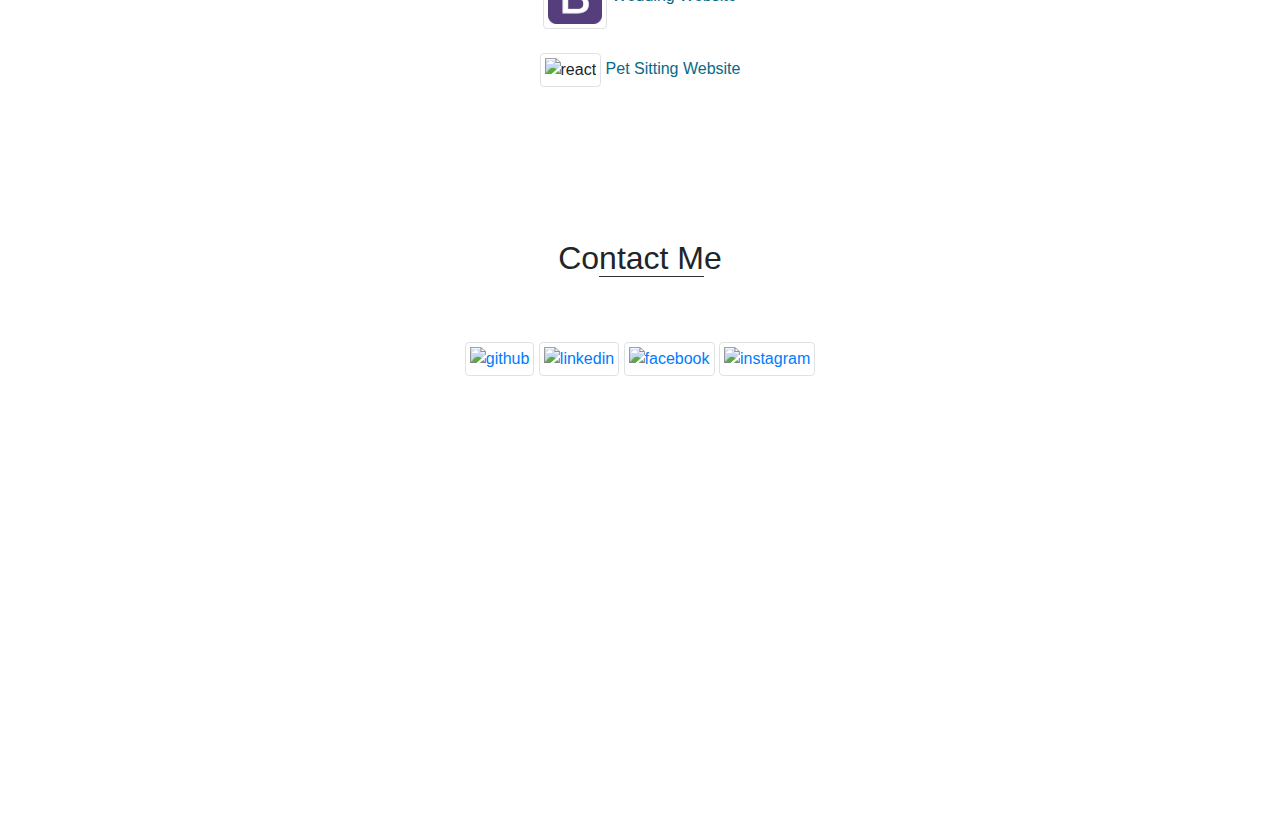
==== commit 7985f637: "Update index.html" ====
--- a/index.html
+++ b/index.html
@@ -110,6 +110,7 @@
                <div class="col-md-4 col-sm-12" style="text-align:left; padding-left: 8%">
                 <h4 style="padding-top: 2em;"><span>Contact Info</span></h4>
                 <p>Atlanta, GA</p>
+                <a style="color:rgb(6, 106, 136)" href="www.linkedin.com/in/lauraaroesler"> www.linkedin.com/in/lauraaroesler</a><br> 
                 <a style="color:rgb(6, 106, 136)" href="https://github.com/lroseler">https://github.com/lroseler</a><br> 
                 <a style="color:rgb(6, 106, 136)" href="Laura.roesler@outlook.com">Laura.roesler@outlook.com</a>
                 <h6><span>Programming Languages</span></h6>
@@ -189,9 +190,11 @@
     <div id="projects" >
             <h2 stlye="margin-bottom: 15%; margin-top: 6em">Pr<span>ojec</span>ts</h2>
             <img src="bootstrap.png" class="img-thumbnail" style="height: 4em" alt="boot icon">
-            <a style="color:rgb(6, 106, 136)" href='https://github.com/lroseler/BootstrapBeginners'>Bootstrap Framework Pet Sitting Website</a><br><br>
-            <img src="reactBoot.png" class="img-thumbnail" style="height: 4em" alt="react">
-            <a style="color:rgb(6, 106, 136)"  href='https://github.com/lroseler/WeddingWebsite'> React Bootstrap Wedding Website</a>
+            <a style="color:rgb(6, 106, 136)" href='https://github.com/lroseler/yogaStudio'>Yoga Site</a><br><br>
+            <img src="bootstrap.png" class="img-thumbnail" style="height: 4em" alt="react">
+            <a style="color:rgb(6, 106, 136)"  href='https://github.com/lroseler/WeddingWebsite'> Wedding Website</a><br><br>
+            <img src="microsoftAzure.png" class="img-thumbnail" style="height: 4em" alt="react">
+            <a style="color:rgb(6, 106, 136)"  href='https://petsittingwebsite.azurewebsites.net/Home'>Pet Sitting Website</a><br><br>
         </div> <!--projects-->
 
     <div id="contact" style="margin-bottom: 30%; margin-top: 6em">
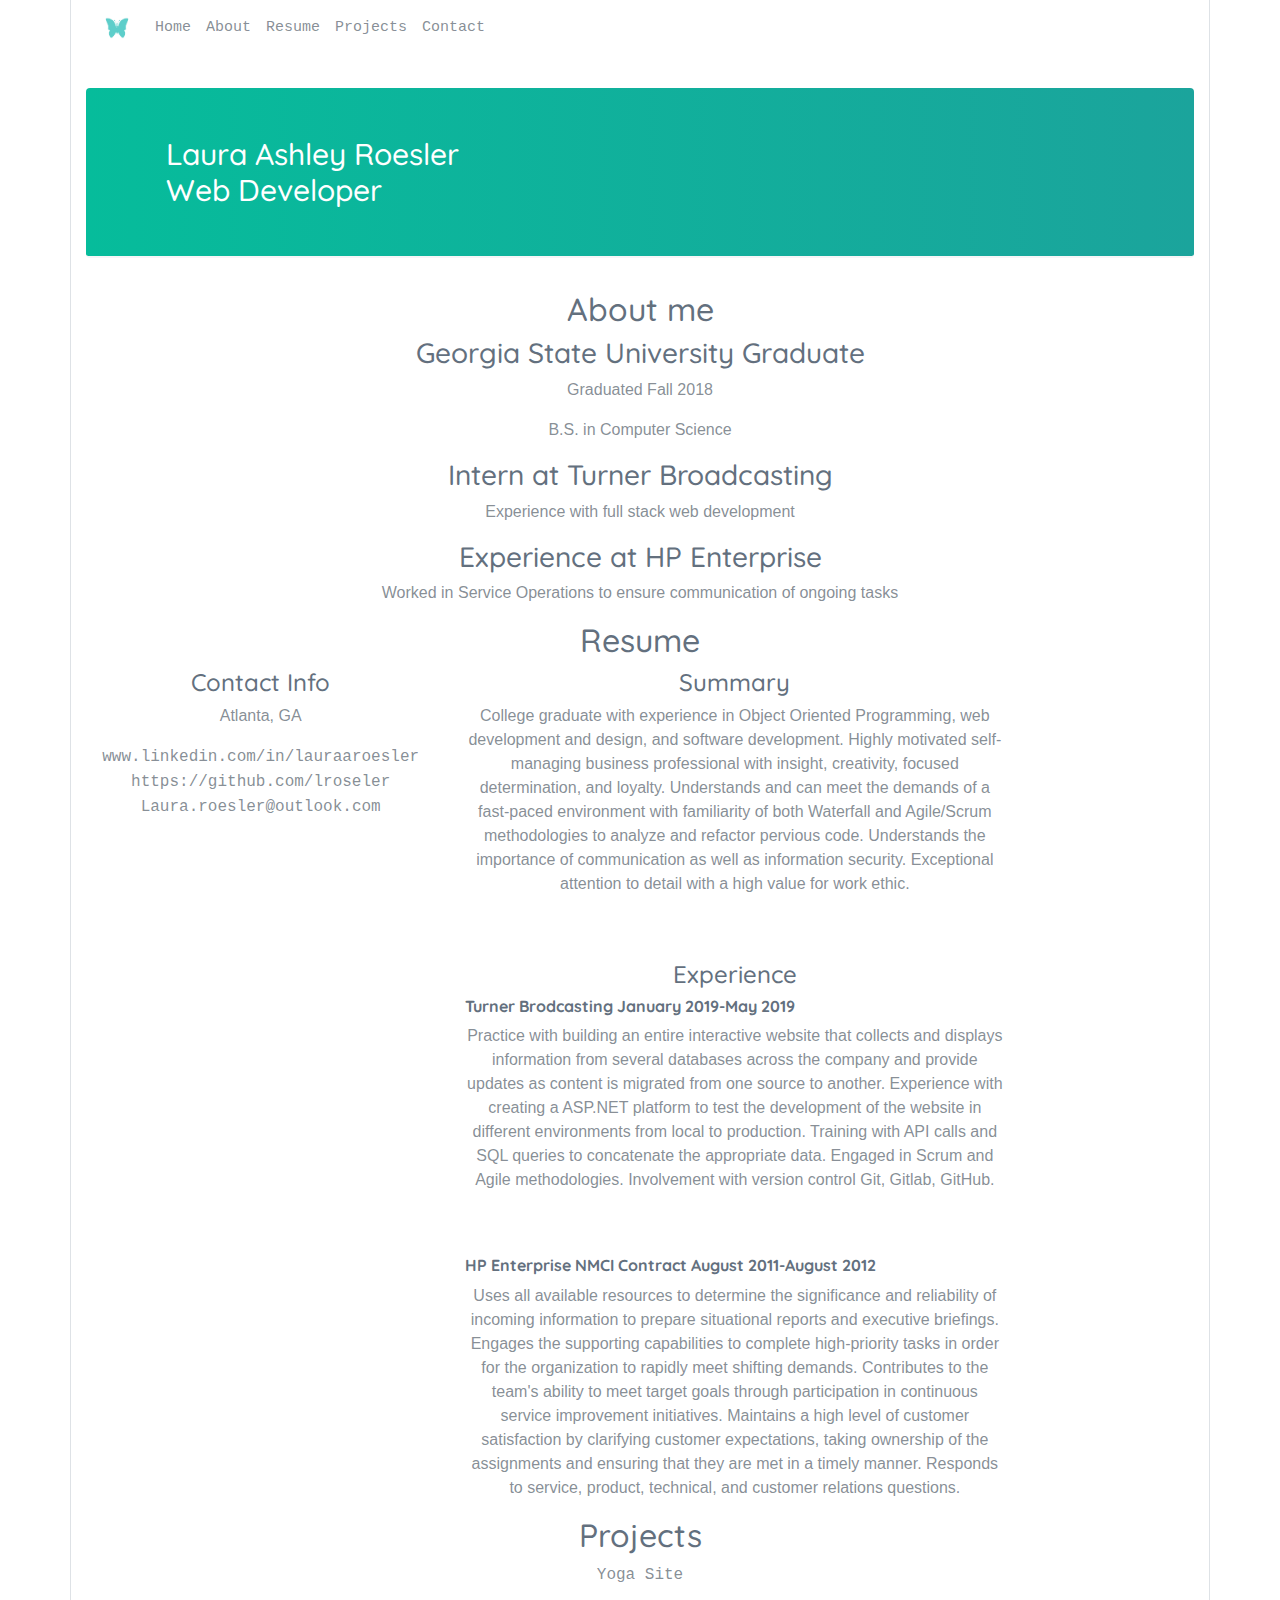
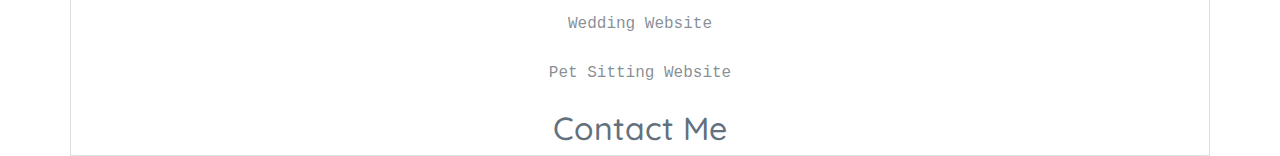
==== commit 03fc0e16: "saving new package" ====
--- a/index.html
+++ b/index.html
@@ -1,220 +1,115 @@
 <!doctype html>
 <html lang="en">
-  <head>
-  
+
+<head>
     <meta charset="utf-8">
     <meta name="viewport" content="width=device-width, initial-scale=1, shrink-to-fit=no">
-
     <link rel="stylesheet" href="https://stackpath.bootstrapcdn.com/bootstrap/4.3.1/css/bootstrap.min.css" integrity="sha384-ggOyR0iXCbMQv3Xipma34MD+dH/1fQ784/j6cY/iJTQUOhcWr7x9JvoRxT2MZw1T" crossorigin="anonymous">
-    <style>
-         body{
-         font-family: sans-serif;
-         
-         text-align: center;
-        
-        }
-        #home{
-         margin-bottom: 30%;
-        }
-        span{
-            border-bottom: 1px solid #333;
-        }
-        .card{
-            margin-top: 25%;
-            margin-left: 5%;
-            margin-right: 5%;
-            background-image: radial-gradient( rgb(140, 242, 255), rgb(51, 186, 204), rgb(32, 116, 128));
-           
-            border-radius: 15%;
-            font-family: 'Brush Script MT', 'Brush Script Std', cursive;  
-            padding: 2.5%;
-            
-           
-            font-size: xx-large;
-            
-        }
-        .footer{
-            position: fixed;
-            left: 0;
-            bottom: 0;
-            width: 100%;
-            background-color:  rgba(14, 107, 127, 0.4);
-            font-size: small;
-        }
-        ul{
-            text-align: left;
-        }
-        li{
-            font-family: 'Courier New', Courier, monospace;
-        }
-    </style>
-    <body  data-spy="scroll" data-target=".navbar" data-offset="10">
-
-    <nav class="navbar navbar-expand-md bg-dark navbar-dark  fixed-top" style="margin-bottom: 20%">
-            <a class="navbar-brand" href="#home"><img width="30" height="30" class="d-inline-block align-top"src="butterflyLogo.jpg" alt="butt"></a>
-        <button class="navbar-toggler" type="button" data-toggle="collapse" data-target="#collapsibleNavbar">
-            <span class="navbar-toggler-icon"></span>
-        </button>
-        <div class="collapse navbar-collapse" id="collapsibleNavbar">
-            <ul class="navbar-nav">
-                <li class="nav-item">
-                    <a class="nav-link active" href="#home">Home</a>
-                </li>
-                <li class="nav-item">
-                    <a class="nav-link" href="#about">About</a>
-                </li>
-                <li class="nav-item">
-                    <a class="nav-link" href="#resume">Resume</a>
-                </li>
-                <li class="nav-item">
-                        <a class="nav-link" href="#projects">Projects</a>
-                    </li>
-                <li class="nav-item">
-                    <a class="nav-link" href="#contact">Contact</a>
-                </li>
-            </ul>
-        </div>
-    </nav>
-
-    </head>
-
-    <div id="home" > 
-        <div class="card">
-            <p>Laura Ashley Roesler<br> &#9672<br>Web Developer</p>
-        </div>
-        
-    </div> <!--home-->
-
-    <div id="about" style="margin-bottom:20%">
-            <h2 style="margin-bottom: 5%;">A<span>bout m</span>e</h2>
-           
-            <img src="profSelfie.jpg" style="height:12em; width: 10em; margin-bottom: 5%;" class="img-thumbnail" alt="selfie">
-                    
-        
-                        <h3>Georgia State University Graduate</h3>
-                        <p>Graduated Fall 2018 </p>
-                        <p>B.S. in Computer Science</p>
-                        <h3>Intern at Turner Broadcasting</h3>
-                        <P>Experience with full stack web development</P>
-                        <h3>Experience at HP Enterprise</h3>
-                        <p>Worked in Service Operations to ensure communication of ongoing tasks </p>
-                   
-
-    </div> <!--about-->
-
-    <div id="resume" >
-        <h2 stlye="padding-bottom:6em; margin-bottom: 2em; margin-top: 6em">R<span>esum</span>e</h2>
-           <!-- <img src="resumeSnip.jpg" class="img-fluid" alt="resume"> -->
-        <div class="conatianer-fluid" >
-            <div class="row">
-               <div class="col-md-4 col-sm-12" style="text-align:left; padding-left: 8%">
-                <h4 style="padding-top: 2em;"><span>Contact Info</span></h4>
-                <p>Atlanta, GA</p>
-                <a style="color:rgb(6, 106, 136)" href="www.linkedin.com/in/lauraaroesler"> www.linkedin.com/in/lauraaroesler</a><br> 
-                <a style="color:rgb(6, 106, 136)" href="https://github.com/lroseler">https://github.com/lroseler</a><br> 
-                <a style="color:rgb(6, 106, 136)" href="Laura.roesler@outlook.com">Laura.roesler@outlook.com</a>
-                <h6><span>Programming Languages</span></h6>
-                <ul>
-                    <li>Java</li>
-                    <li>JavaScript</li>
-                    <li>PHP</li>
-                </ul>
-                <h6><span>Scripting Languages</span></h6>
-                <ul>
-                    <li>Linux Shell Commands</li>
-                    <li>BASH</li>
-                </ul>
-                <h6><span>Frameworks</span></h6>
-                <ul>
-                    <li>Bootstrap</li>
-                </ul>
-                <h6><span>Libraries</span></h6>
-                <ul>
-                    <li>React</li>
-                    <li>jQuery</li>
-                </ul>
-                <h6><span>Markup Languages</span></h6>
-                <ul>
-                    <li>HTML5</li>
-                    <li>CSS</li>
-                    <li>XML</li>
-                    <li>JSX</li>
-                </ul>
-                <h6><span>Education</span></h6>
-                <ul>
-                    <li>Georgia State University</li>
-                    <ul>
-                       <li> BS in Computer Science</li>
-                       <li>Graduated Fall 2018</li>
-                    </ul>
-                    <li>Georgia Perimeter College</li>
-                    <ul>
-                       <li> AAS in Computer Science</li>
-                       <li>Graduated Fall 2015</li>
-                    </ul>
-                </ul>
-                <h6><span>Coursework</span></h6>
-                <ul>
-                    <li>Semantic Web</li>
-                    <li>Big Data Programming</li>
-                    <li>Web Development</li>
-                    <li>Computer Networks</li>
-                </ul>
-                <h6><span>Certifications</span></h6>
-                <ul>
-                    <li>LinkedIn Learning: JavaScript Essential Training</li>
-                    <li>LinkedIn Learning: React.js Essential Training</li>
-                </ul>
-                <h6><span>Military Certifications</span></h6>
-                <ul>
-                    <li>Army Acheievement Medal</li>
-                    <li>Trained by the US Army as an Intelligence Analyst</li>
-                    <li>Blue Force Tracking Systems</li>
-                </ul>
-               </div>
-               <div class="col-md-6 col-sm-12" style="text-align:left; padding-left: 5%">
-                <h4 style="padding-top: 2em;"><span>Summary</span></h4>
-                <p style="text-align:left">College graduate with experience in Object Oriented Programming, web development and design, and software development. Highly motivated self-managing business professional with insight, creativity, focused determination, and loyalty. Understands and can meet the demands of a fast-paced environment with familiarity of both Waterfall and Agile/Scrum methodologies to analyze and refactor pervious code. Understands the importance of communication as well as information security. Exceptional attention to detail with a high value for work ethic.</p><br>
-                <br>
-                <h4><span>Experience</span></h4>
-                <h6><b>Turner Brodcasting January 2019-May 2019</b></h5>
-                <p style="text-align:left">Practice with building an entire interactive website that collects and displays information from several databases across the company and provide updates as content is migrated from one source to another. Experience with creating a ASP.NET platform to test the development of the website in different environments from local to production. Training with API calls and SQL queries to concatenate the appropriate data. Engaged in Scrum and Agile methodologies. Involvement with version control Git, Gitlab, GitHub. </p><br>
-                <br>
-                <h6><b>HP Enterprise NMCI Contract August 2011-August 2012</b></h5>
-                <p style="text-align:left">Uses all available resources to determine the significance and reliability of incoming information to prepare situational reports and executive briefings. Engages the supporting capabilities to complete high-priority tasks in order for the organization to rapidly meet shifting demands. Contributes to the team's ability to meet target goals through participation in continuous service improvement initiatives. Maintains a high level of customer satisfaction by clarifying customer expectations, taking ownership of the assignments and ensuring that they are met in a timely manner. Responds to service, product, technical, and customer relations questions. </p>
-               </div>
+    <link rel="stylesheet" href="stylesheets/styles.css">
+</head>
+<body>
+    <div class="container">
+        <div class="row">
+            <div class="col-md-12 border-bottom border-left border-right fixed-height">
+                <div data-spy="scroll" data-target=".navbar" data-offset="10">
+                    <nav class="navbar navbar-expand-md">
+                        <a class="navbar-brand" href="index.html"><img width="30" height="30" class="d-inline-block align-top" src="butterflyLogo.jpg" alt="butt"></a>
+                        <button class="navbar-toggler" type="button" data-toggle="collapse" data-target="#collapsibleNavbar">
+                            <span class="navbar-toggler-icon"></span>
+                        </button>
+                        <div class="collapse navbar-collapse" id="collapsibleNavbar">
+                            <ul class="navbar-nav">
+                                <li class="nav-item">
+                                    <a class="nav-link active" href="index.html">Home</a>
+                                </li>
+                                <li class="nav-item">
+                                    <a class="nav-link" href="about.html">About</a>
+                                </li>
+                                <li class="nav-item">
+                                    <a class="nav-link" href="resume.html">Resume</a>
+                                </li>
+                                <li class="nav-item">
+                                    <a class="nav-link" target="_blank" href="https://github.com/lroseler">Projects</a>
+                                </li>
+                                <li class="nav-item">
+                                    <a class="nav-link" href="contact.html">Contact</a>
+                                </li>
+                            </ul>
+                        </div>
+                    </nav>
+                </div>
+                <div id="home">
+                    <div class="card">
+                        <img src="profSelfie.jpg" class="img-thumbnail" alt="selfie">
+                        <h1>Laura Ashley Roesler</h1>
+                        <h1>Web Developer</h1>
+                    </div>
+                </div>
+                <!--home-->
+                <div id="about">
+                    <h2>About me</h2>
+                    <h3>Georgia State University Graduate</h3>
+                    <p>Graduated Fall 2018 </p>
+                    <p>B.S. in Computer Science</p>
+                    <h3>Intern at Turner Broadcasting</h3>
+                    <P>Experience with full stack web development</P>
+                    <h3>Experience at HP Enterprise</h3>
+                    <p>Worked in Service Operations to ensure communication of ongoing tasks </p>
+                </div>
+                <!--about-->
+                <div id="resume">
+                    <h2>Resume</h2>
+                    <!-- <img src="resumeSnip.jpg" class="img-fluid" alt="resume"> -->
+                    <div class="conatianer-fluid">
+                        <div class="row">
+                            <div class="col-md-4 col-sm-12">
+                                <h4>Contact Info</h4>
+                                <p>Atlanta, GA</p>
+                                <a href="www.linkedin.com/in/lauraaroesler"> www.linkedin.com/in/lauraaroesler</a><br>
+                                <a href="https://github.com/lroseler">https://github.com/lroseler</a><br>
+                                <a href="Laura.roesler@outlook.com">Laura.roesler@outlook.com</a>
+                                
+                            </div>
+                            <div class="col-md-6 col-sm-12">
+                                <h4>Summary</h4>
+                                <p>College graduate with experience in Object Oriented Programming, web development and design, and software development. Highly motivated self-managing business professional with insight, creativity, focused determination, and loyalty. Understands and can meet the demands of a fast-paced environment with familiarity of both Waterfall and Agile/Scrum methodologies to analyze and refactor pervious code. Understands the importance of communication as well as information security. Exceptional attention to detail with a high value for work ethic.</p><br>
+                                <br>
+                                <h4>Experience</h4>
+                                <h6><b>Turner Brodcasting January 2019-May 2019</b></h5>
+                                    <p>Practice with building an entire interactive website that collects and displays information from several databases across the company and provide updates as content is migrated from one source to another. Experience with creating a ASP.NET platform to test the development of the website in different environments from local to production. Training with API calls and SQL queries to concatenate the appropriate data. Engaged in Scrum and Agile methodologies. Involvement with version control Git, Gitlab, GitHub. </p><br>
+                                    <br>
+                                    <h6><b>HP Enterprise NMCI Contract August 2011-August 2012</b></h5>
+                                        <p>Uses all available resources to determine the significance and reliability of incoming information to prepare situational reports and executive briefings. Engages the supporting capabilities to complete high-priority tasks in order for the organization to rapidly meet shifting demands. Contributes to the team's ability to meet target goals through participation in continuous service improvement initiatives. Maintains a high level of customer satisfaction by clarifying customer expectations, taking ownership of the assignments and ensuring that they are met in a timely manner. Responds to service, product, technical, and customer relations questions. </p>
+                            </div>
+                        </div>
+                    </div>
+                </div>
+                <!--resume-->
+                <div id="projects">
+                    <h2>Projects</h2>
+                    <img src="bootstrap.png" class="img-thumbnail" alt="boot icon">
+                    <a href='https://github.com/lroseler/yogaStudio'>Yoga Site</a><br><br>
+                    <img src="bootstrap.png" class="img-thumbnail" alt="react">
+                    <a href='https://github.com/lroseler/WeddingWebsite'> Wedding Website</a><br><br>
+                    <img src="microsoftAzure.png" class="img-thumbnail" alt="react">
+                    <a href='https://petsittingwebsite.azurewebsites.net/Home'>Pet Sitting Website</a><br><br>
+                </div>
+                <!--projects-->
+                <div id="contact">
+                    <h2>Contact Me</h2>
+                    <div class="conatianer-fluid">
+                        <a href="https://github.com/lroseler"><img src="github.png" class="img-thumbnail" alt="github"></a>
+                        <a href="https://www.linkedin.com/in/laura-roesler-74a82a165/"><img src="linkedin.png" class="img-thumbnail" alt="linkedin"></a>
+                        <a href="https://www.facebook.com/laura.roesler.5"><img src="facebook.jpg" class="img-thumbnail" alt="facebook"></a>
+                        <a href="https://www.instagram.com/fredlar1/"><img src="instagram.jpg" class="img-thumbnail" alt="instagram"></a>
+                    </div>
+                </div>
             </div>
         </div>
-    </div> <!--resume-->
+    </div>
+<script src="https://code.jquery.com/jquery-3.3.1.slim.min.js" integrity="sha384-q8i/X+965DzO0rT7abK41JStQIAqVgRVzpbzo5smXKp4YfRvH+8abtTE1Pi6jizo" crossorigin="anonymous"></script>
+<script src="https://cdnjs.cloudflare.com/ajax/libs/popper.js/1.14.7/umd/popper.min.js" integrity="sha384-UO2eT0CpHqdSJQ6hJty5KVphtPhzWj9WO1clHTMGa3JDZwrnQq4sF86dIHNDz0W1" crossorigin="anonymous"></script>
+<script src="https://stackpath.bootstrapcdn.com/bootstrap/4.3.1/js/bootstrap.min.js" integrity="sha384-JjSmVgyd0p3pXB1rRibZUAYoIIy6OrQ6VrjIEaFf/nJGzIxFDsf4x0xIM+B07jRM" crossorigin="anonymous"></script>
+</body>
 
-    <div id="projects" >
-            <h2 stlye="margin-bottom: 15%; margin-top: 6em">Pr<span>ojec</span>ts</h2>
-            <img src="bootstrap.png" class="img-thumbnail" style="height: 4em" alt="boot icon">
-            <a style="color:rgb(6, 106, 136)" href='https://github.com/lroseler/yogaStudio'>Yoga Site</a><br><br>
-            <img src="bootstrap.png" class="img-thumbnail" style="height: 4em" alt="react">
-            <a style="color:rgb(6, 106, 136)"  href='https://github.com/lroseler/WeddingWebsite'> Wedding Website</a><br><br>
-            <img src="microsoftAzure.png" class="img-thumbnail" style="height: 4em" alt="react">
-            <a style="color:rgb(6, 106, 136)"  href='https://petsittingwebsite.azurewebsites.net/Home'>Pet Sitting Website</a><br><br>
-        </div> <!--projects-->
-
-    <div id="contact" style="margin-bottom: 30%; margin-top: 6em">
-            <h2  style="margin-top:10%; margin-bottom: 5%">Co<span>ntact M</span>e</h2>
-            <div class="conatianer-fluid">
-            <a href="https://github.com/lroseler"><img src="github.png" style="height:8em; width: 8em; margin-bottom: 5%;" class="img-thumbnail" alt="github"></a>
-            <a href="https://www.linkedin.com/in/laura-roesler-74a82a165/"><img src="linkedin.png" style="height:8em; width:8em; margin-bottom: 5%;" class="img-thumbnail" alt="linkedin"></a>
-            <a href="https://www.facebook.com/laura.roesler.5"><img src="facebook.jpg" style="height:8em; width: 8em; margin-bottom: 5%;" class="img-thumbnail" alt="facebook"></a>
-            <a href="https://www.instagram.com/fredlar1/"><img src="instagram.jpg" style="height:8em; width: 8em; margin-bottom: 5%;" class="img-thumbnail" alt="instagram"></a>
-            </div>
-    </div> <!--contact-->
-    </body>
-
-        <div class="footer">
-            <p>&#10023; <sm>Created by Laura Roesler</sm> &#10023;</p>
-        </div>
-    
-    
-    <script src="https://code.jquery.com/jquery-3.3.1.slim.min.js" integrity="sha384-q8i/X+965DzO0rT7abK41JStQIAqVgRVzpbzo5smXKp4YfRvH+8abtTE1Pi6jizo" crossorigin="anonymous"></script>
-    <script src="https://cdnjs.cloudflare.com/ajax/libs/popper.js/1.14.7/umd/popper.min.js" integrity="sha384-UO2eT0CpHqdSJQ6hJty5KVphtPhzWj9WO1clHTMGa3JDZwrnQq4sF86dIHNDz0W1" crossorigin="anonymous"></script>
-    <script src="https://stackpath.bootstrapcdn.com/bootstrap/4.3.1/js/bootstrap.min.js" integrity="sha384-JjSmVgyd0p3pXB1rRibZUAYoIIy6OrQ6VrjIEaFf/nJGzIxFDsf4x0xIM+B07jRM" crossorigin="anonymous"></script>
-  </body>
-</html>
+</html>--- a/stylesheets/styles.css
+++ b/stylesheets/styles.css
@@ -0,0 +1,98 @@
+@import url('https://fonts.googleapis.com/css?family=Quicksand|Varela+Round&display=swap');
+
+body {
+    font-family: sans-serif;
+    text-align: center;
+}
+
+#home {
+    margin: 32px auto;
+}
+
+.card {
+    font-size: xx-large;
+    border: none;
+    border-bottom: 2px solid #f5f6f7;
+    border-top: none;
+    border-left: none;
+    border-right: none;
+    background-image: -webkit-gradient(linear, left top, right top, from(#06BC9B), to(#1ba49c));
+    padding: 3rem 5rem;
+}
+
+.card>h1 {
+    padding: 0;
+    margin: 0;
+    text-align: left;
+    color: #fff;
+    font-family: 'Quicksand', sans-serif;
+}
+
+.footer {
+    position: fixed;
+    left: 0;
+    bottom: 0;
+    width: 100%;
+    font-size: small;
+}
+
+.footer>p {
+    float: right;
+    padding: 0 1rem;
+}
+
+h1,
+h2,
+h3,
+h4,
+h5,
+h6 {
+    font-family: 'Quicksand', sans-serif;
+    color: #63707e;
+}
+
+a,
+p {
+    color: rgba(82, 93, 104, .7);
+}
+
+a {
+    font-family: 'Courier New', Courier, monospace;
+}
+
+h1 {
+    font-size: 30px;
+    color: #63707e;
+    padding-top: 20px;
+    padding-bottom: 40px;
+}
+
+h6 {
+    text-align: left;
+}
+
+ul {
+    text-align: left;
+}
+
+li {
+    font-family: 'Courier New', Courier, monospace;
+    color: rgba(82, 93, 104, .7);
+    color: #06BC9B;
+    margin-left: -1em;
+}
+
+div#resume li {
+	list-style: disclosure-closed;
+}
+
+a.nav-link {
+    color: rgba(82, 93, 104, .7);
+    font-size: 15px !important;
+    line-height: 20px;
+    margin-left: 1em;
+}
+
+.img-thumbnail {
+    display: none;
+}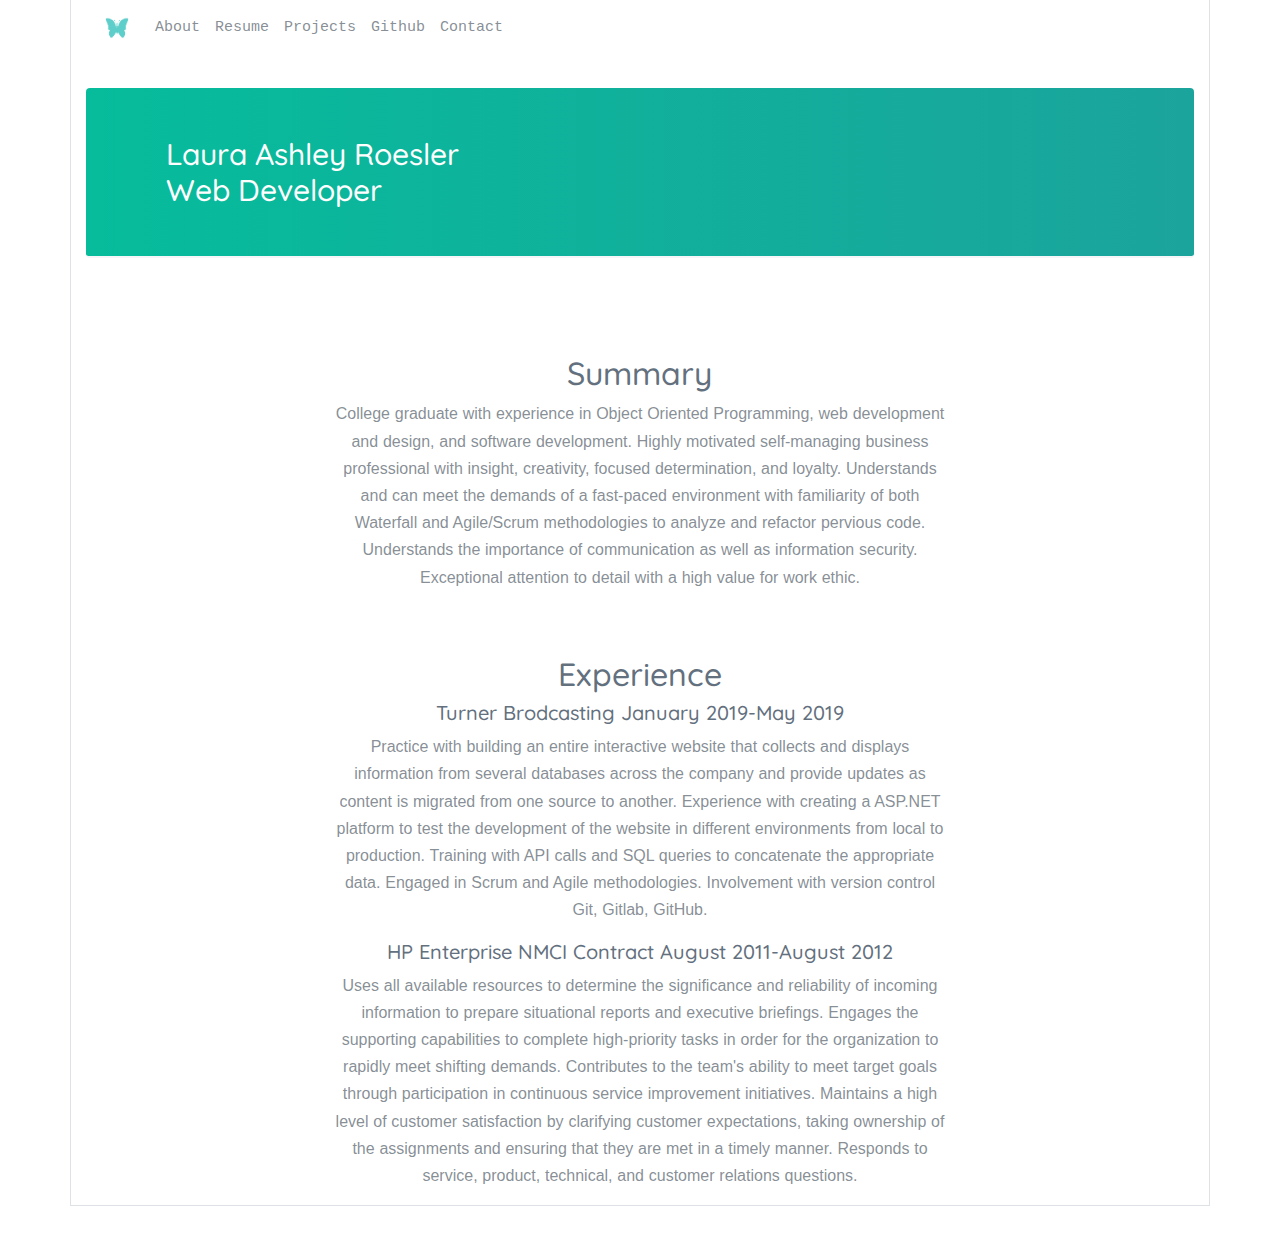
==== commit b1a7ba1d: "adding animate.css" ====
--- a/index.html
+++ b/index.html
@@ -6,22 +6,21 @@
     <meta name="viewport" content="width=device-width, initial-scale=1, shrink-to-fit=no">
     <link rel="stylesheet" href="https://stackpath.bootstrapcdn.com/bootstrap/4.3.1/css/bootstrap.min.css" integrity="sha384-ggOyR0iXCbMQv3Xipma34MD+dH/1fQ784/j6cY/iJTQUOhcWr7x9JvoRxT2MZw1T" crossorigin="anonymous">
     <link rel="stylesheet" href="stylesheets/styles.css">
+    <link rel="stylesheet" href="https://cdnjs.cloudflare.com/ajax/libs/animate.css/3.7.2/animate.min.css">
 </head>
+
 <body>
     <div class="container">
-        <div class="row">
+        <div class="row animated fadeIn">
             <div class="col-md-12 border-bottom border-left border-right fixed-height">
                 <div data-spy="scroll" data-target=".navbar" data-offset="10">
                     <nav class="navbar navbar-expand-md">
-                        <a class="navbar-brand" href="index.html"><img width="30" height="30" class="d-inline-block align-top" src="butterflyLogo.jpg" alt="butt"></a>
+                        <a class="navbar-brand" href="index.html"><img width="30" height="30" class="d-inline-block align-top" src="imgs/butterflyLogo.jpg" alt="butt"></a>
                         <button class="navbar-toggler" type="button" data-toggle="collapse" data-target="#collapsibleNavbar">
                             <span class="navbar-toggler-icon"></span>
                         </button>
                         <div class="collapse navbar-collapse" id="collapsibleNavbar">
                             <ul class="navbar-nav">
-                                <li class="nav-item">
-                                    <a class="nav-link active" href="index.html">Home</a>
-                                </li>
                                 <li class="nav-item">
                                     <a class="nav-link" href="about.html">About</a>
                                 </li>
@@ -29,7 +28,10 @@
                                     <a class="nav-link" href="resume.html">Resume</a>
                                 </li>
                                 <li class="nav-item">
-                                    <a class="nav-link" target="_blank" href="https://github.com/lroseler">Projects</a>
+                                    <a class="nav-link" target="_blank" href="projects.html">Projects</a>
+                                </li>
+                                <li class="nav-item">
+                                    <a class="nav-link" target="_blank" href="https://github.com/lroseler">Github</a>
                                 </li>
                                 <li class="nav-item">
                                     <a class="nav-link" href="contact.html">Contact</a>
@@ -45,71 +47,30 @@
                         <h1>Web Developer</h1>
                     </div>
                 </div>
-                <!--home-->
-                <div id="about">
-                    <h2>About me</h2>
-                    <h3>Georgia State University Graduate</h3>
-                    <p>Graduated Fall 2018 </p>
-                    <p>B.S. in Computer Science</p>
-                    <h3>Intern at Turner Broadcasting</h3>
-                    <P>Experience with full stack web development</P>
-                    <h3>Experience at HP Enterprise</h3>
-                    <p>Worked in Service Operations to ensure communication of ongoing tasks </p>
-                </div>
-                <!--about-->
                 <div id="resume">
-                    <h2>Resume</h2>
                     <!-- <img src="resumeSnip.jpg" class="img-fluid" alt="resume"> -->
-                    <div class="conatianer-fluid">
-                        <div class="row">
-                            <div class="col-md-4 col-sm-12">
-                                <h4>Contact Info</h4>
-                                <p>Atlanta, GA</p>
-                                <a href="www.linkedin.com/in/lauraaroesler"> www.linkedin.com/in/lauraaroesler</a><br>
-                                <a href="https://github.com/lroseler">https://github.com/lroseler</a><br>
-                                <a href="Laura.roesler@outlook.com">Laura.roesler@outlook.com</a>
-                                
-                            </div>
-                            <div class="col-md-6 col-sm-12">
-                                <h4>Summary</h4>
-                                <p>College graduate with experience in Object Oriented Programming, web development and design, and software development. Highly motivated self-managing business professional with insight, creativity, focused determination, and loyalty. Understands and can meet the demands of a fast-paced environment with familiarity of both Waterfall and Agile/Scrum methodologies to analyze and refactor pervious code. Understands the importance of communication as well as information security. Exceptional attention to detail with a high value for work ethic.</p><br>
-                                <br>
-                                <h4>Experience</h4>
-                                <h6><b>Turner Brodcasting January 2019-May 2019</b></h5>
-                                    <p>Practice with building an entire interactive website that collects and displays information from several databases across the company and provide updates as content is migrated from one source to another. Experience with creating a ASP.NET platform to test the development of the website in different environments from local to production. Training with API calls and SQL queries to concatenate the appropriate data. Engaged in Scrum and Agile methodologies. Involvement with version control Git, Gitlab, GitHub. </p><br>
-                                    <br>
-                                    <h6><b>HP Enterprise NMCI Contract August 2011-August 2012</b></h5>
-                                        <p>Uses all available resources to determine the significance and reliability of incoming information to prepare situational reports and executive briefings. Engages the supporting capabilities to complete high-priority tasks in order for the organization to rapidly meet shifting demands. Contributes to the team's ability to meet target goals through participation in continuous service improvement initiatives. Maintains a high level of customer satisfaction by clarifying customer expectations, taking ownership of the assignments and ensuring that they are met in a timely manner. Responds to service, product, technical, and customer relations questions. </p>
-                            </div>
-                        </div>
-                    </div>
-                </div>
-                <!--resume-->
-                <div id="projects">
-                    <h2>Projects</h2>
-                    <img src="bootstrap.png" class="img-thumbnail" alt="boot icon">
-                    <a href='https://github.com/lroseler/yogaStudio'>Yoga Site</a><br><br>
-                    <img src="bootstrap.png" class="img-thumbnail" alt="react">
-                    <a href='https://github.com/lroseler/WeddingWebsite'> Wedding Website</a><br><br>
-                    <img src="microsoftAzure.png" class="img-thumbnail" alt="react">
-                    <a href='https://petsittingwebsite.azurewebsites.net/Home'>Pet Sitting Website</a><br><br>
-                </div>
-                <!--projects-->
-                <div id="contact">
-                    <h2>Contact Me</h2>
-                    <div class="conatianer-fluid">
-                        <a href="https://github.com/lroseler"><img src="github.png" class="img-thumbnail" alt="github"></a>
-                        <a href="https://www.linkedin.com/in/laura-roesler-74a82a165/"><img src="linkedin.png" class="img-thumbnail" alt="linkedin"></a>
-                        <a href="https://www.facebook.com/laura.roesler.5"><img src="facebook.jpg" class="img-thumbnail" alt="facebook"></a>
-                        <a href="https://www.instagram.com/fredlar1/"><img src="instagram.jpg" class="img-thumbnail" alt="instagram"></a>
+                    <div class="col-md-7 col-sm-12 bodyText">
+                        <h2 class="animated fadeInLeft">Summary</h2>
+                        <p class="animated fadeInRight">College graduate with experience in Object Oriented Programming, web development and design, and software development. Highly motivated self-managing business professional with insight, creativity, focused determination, and loyalty. Understands and can meet the demands of a fast-paced environment with familiarity of both Waterfall and Agile/Scrum methodologies to analyze and refactor pervious code. Understands the importance of communication as well as information security. Exceptional attention to detail with a high value for work ethic.</p><br>
+                        <br>
+                        <h2 class="animated fadeInLeft">Experience</h2>
+                        <h5 class="animated fadeInLeft slow">Turner Brodcasting January 2019-May 2019</h5>
+                            <p class="animated fadeInRight">
+                            	Practice with building an entire interactive website that collects and displays information from several databases across the company and provide updates as content is migrated from one source to another. Experience with creating a ASP.NET platform to test the development of the website in different environments from local to production. Training with API calls and SQL queries to concatenate the appropriate data. Engaged in Scrum and Agile methodologies. Involvement with version control Git, Gitlab, GitHub.
+                            </p>
+                        <h5 class="animated fadeInLeft slow">HP Enterprise NMCI Contract August 2011-August 2012</h5>
+                            <p class="animated fadeInRight">
+                            	Uses all available resources to determine the significance and reliability of incoming information to prepare situational reports and executive briefings. Engages the supporting capabilities to complete high-priority tasks in order for the organization to rapidly meet shifting demands. Contributes to the team's ability to meet target goals through participation in continuous service improvement initiatives. Maintains a high level of customer satisfaction by clarifying customer expectations, taking ownership of the assignments and ensuring that they are met in a timely manner. Responds to service, product, technical, and customer relations questions.
+                            </p>
                     </div>
                 </div>
             </div>
         </div>
     </div>
-<script src="https://code.jquery.com/jquery-3.3.1.slim.min.js" integrity="sha384-q8i/X+965DzO0rT7abK41JStQIAqVgRVzpbzo5smXKp4YfRvH+8abtTE1Pi6jizo" crossorigin="anonymous"></script>
-<script src="https://cdnjs.cloudflare.com/ajax/libs/popper.js/1.14.7/umd/popper.min.js" integrity="sha384-UO2eT0CpHqdSJQ6hJty5KVphtPhzWj9WO1clHTMGa3JDZwrnQq4sF86dIHNDz0W1" crossorigin="anonymous"></script>
-<script src="https://stackpath.bootstrapcdn.com/bootstrap/4.3.1/js/bootstrap.min.js" integrity="sha384-JjSmVgyd0p3pXB1rRibZUAYoIIy6OrQ6VrjIEaFf/nJGzIxFDsf4x0xIM+B07jRM" crossorigin="anonymous"></script>
+    </div>
+    <script src="https://code.jquery.com/jquery-3.3.1.slim.min.js" integrity="sha384-q8i/X+965DzO0rT7abK41JStQIAqVgRVzpbzo5smXKp4YfRvH+8abtTE1Pi6jizo" crossorigin="anonymous"></script>
+    <script src="https://cdnjs.cloudflare.com/ajax/libs/popper.js/1.14.7/umd/popper.min.js" integrity="sha384-UO2eT0CpHqdSJQ6hJty5KVphtPhzWj9WO1clHTMGa3JDZwrnQq4sF86dIHNDz0W1" crossorigin="anonymous"></script>
+    <script src="https://stackpath.bootstrapcdn.com/bootstrap/4.3.1/js/bootstrap.min.js" integrity="sha384-JjSmVgyd0p3pXB1rRibZUAYoIIy6OrQ6VrjIEaFf/nJGzIxFDsf4x0xIM+B07jRM" crossorigin="anonymous"></script>
 </body>
 
 </html>--- a/stylesheets/styles.css
+++ b/stylesheets/styles.css
@@ -6,7 +6,7 @@
 }
 
 #home {
-    margin: 32px auto;
+    margin: 32px auto 6rem;
 }
 
 .card {
@@ -54,6 +54,8 @@
 a,
 p {
     color: rgba(82, 93, 104, .7);
+    line-height: 1.7em;
+	word-spacing: .02em;
 }
 
 a {
@@ -68,6 +70,7 @@
 }
 
 h6 {
+	color: #06BC9B;
     text-align: left;
 }
 
@@ -80,6 +83,10 @@
     color: rgba(82, 93, 104, .7);
     color: #06BC9B;
     margin-left: -1em;
+}
+
+#resume {
+	margin: 0 auto;
 }
 
 div#resume li {
@@ -95,4 +102,18 @@
 
 .img-thumbnail {
     display: none;
+}
+
+.container {
+	padding-bottom: 2rem;
+}
+
+/*/////animate.css*/
+.row {
+  animation-duration: 0.1s;
+  animation-delay: 0.2s;
+}
+
+.bodyText {
+	margin: 0 auto;
 }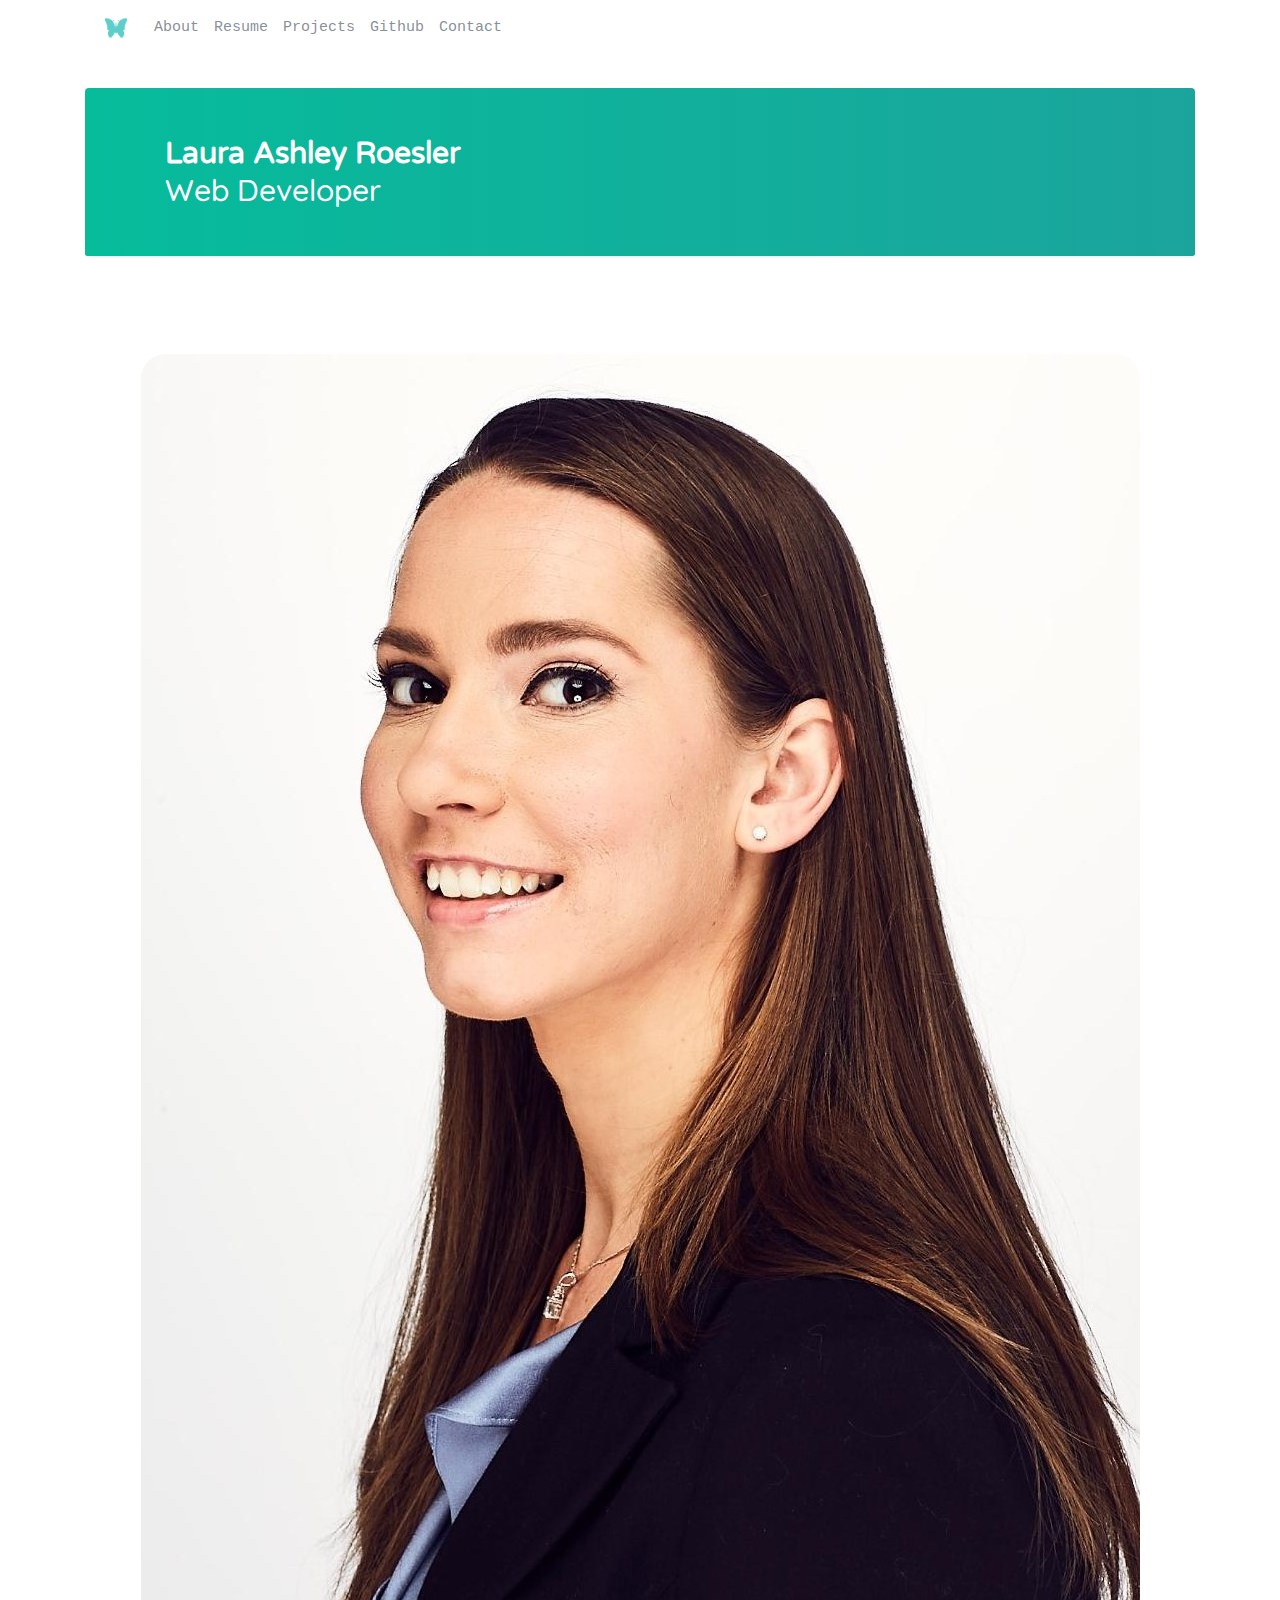
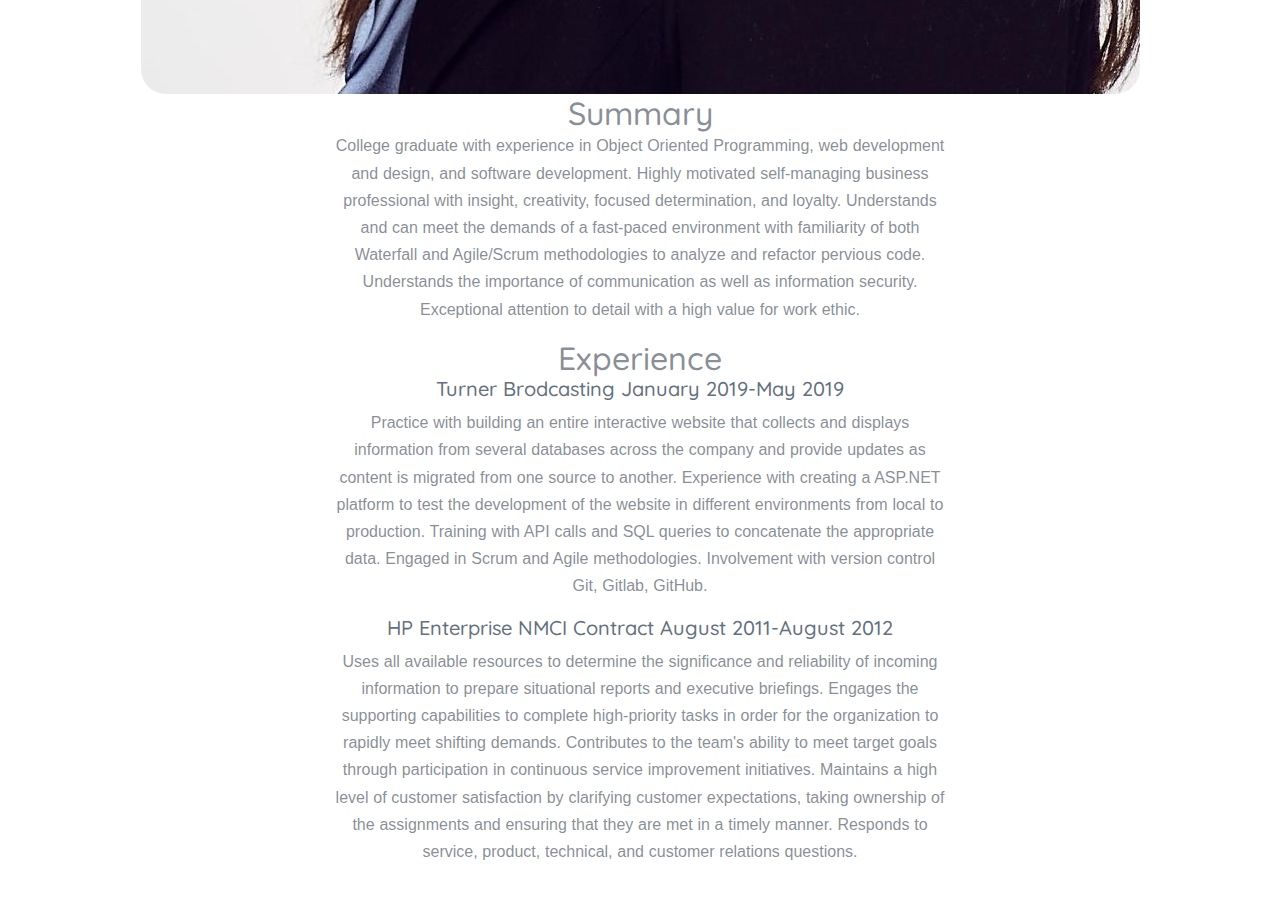
==== commit 1f363566: "finishing" ====
--- a/index.html
+++ b/index.html
@@ -12,11 +12,11 @@
 <body>
     <div class="container">
         <div class="row animated fadeIn">
-            <div class="col-md-12 border-bottom border-left border-right fixed-height">
+            <div class="col-md-12 fixed-height">
                 <div data-spy="scroll" data-target=".navbar" data-offset="10">
                     <nav class="navbar navbar-expand-md">
                         <a class="navbar-brand" href="index.html"><img width="30" height="30" class="d-inline-block align-top" src="imgs/butterflyLogo.jpg" alt="butt"></a>
-                        <button class="navbar-toggler" type="button" data-toggle="collapse" data-target="#collapsibleNavbar">
+                        <button class="navbar-toggler custom-toggler" type="button" data-toggle="collapse" data-target="#collapsibleNavbar">
                             <span class="navbar-toggler-icon"></span>
                         </button>
                         <div class="collapse navbar-collapse" id="collapsibleNavbar">
@@ -28,7 +28,7 @@
                                     <a class="nav-link" href="resume.html">Resume</a>
                                 </li>
                                 <li class="nav-item">
-                                    <a class="nav-link" target="_blank" href="projects.html">Projects</a>
+                                    <a class="nav-link" href="projects.html">Projects</a>
                                 </li>
                                 <li class="nav-item">
                                     <a class="nav-link" target="_blank" href="https://github.com/lroseler">Github</a>
@@ -42,26 +42,27 @@
                 </div>
                 <div id="home">
                     <div class="card">
-                        <img src="profSelfie.jpg" class="img-thumbnail" alt="selfie">
-                        <h1>Laura Ashley Roesler</h1>
+                        <h1 class="sans">Laura Ashley Roesler</h1>
                         <h1>Web Developer</h1>
                     </div>
+                </div>
+                <div class="selfie">
+                    <img src="imgs/profSelfie.jpg" class="img-thumbnail" alt="selfie">
                 </div>
                 <div id="resume">
                     <!-- <img src="resumeSnip.jpg" class="img-fluid" alt="resume"> -->
                     <div class="col-md-7 col-sm-12 bodyText">
                         <h2 class="animated fadeInLeft">Summary</h2>
-                        <p class="animated fadeInRight">College graduate with experience in Object Oriented Programming, web development and design, and software development. Highly motivated self-managing business professional with insight, creativity, focused determination, and loyalty. Understands and can meet the demands of a fast-paced environment with familiarity of both Waterfall and Agile/Scrum methodologies to analyze and refactor pervious code. Understands the importance of communication as well as information security. Exceptional attention to detail with a high value for work ethic.</p><br>
-                        <br>
+                        <p class="animated fadeInRight">College graduate with experience in Object Oriented Programming, web development and design, and software development. Highly motivated self-managing business professional with insight, creativity, focused determination, and loyalty. Understands and can meet the demands of a fast-paced environment with familiarity of both Waterfall and Agile/Scrum methodologies to analyze and refactor pervious code. Understands the importance of communication as well as information security. Exceptional attention to detail with a high value for work ethic.</p>
                         <h2 class="animated fadeInLeft">Experience</h2>
                         <h5 class="animated fadeInLeft slow">Turner Brodcasting January 2019-May 2019</h5>
-                            <p class="animated fadeInRight">
-                            	Practice with building an entire interactive website that collects and displays information from several databases across the company and provide updates as content is migrated from one source to another. Experience with creating a ASP.NET platform to test the development of the website in different environments from local to production. Training with API calls and SQL queries to concatenate the appropriate data. Engaged in Scrum and Agile methodologies. Involvement with version control Git, Gitlab, GitHub.
-                            </p>
+                        <p class="animated fadeInRight">
+                            Practice with building an entire interactive website that collects and displays information from several databases across the company and provide updates as content is migrated from one source to another. Experience with creating a ASP.NET platform to test the development of the website in different environments from local to production. Training with API calls and SQL queries to concatenate the appropriate data. Engaged in Scrum and Agile methodologies. Involvement with version control Git, Gitlab, GitHub.
+                        </p>
                         <h5 class="animated fadeInLeft slow">HP Enterprise NMCI Contract August 2011-August 2012</h5>
-                            <p class="animated fadeInRight">
-                            	Uses all available resources to determine the significance and reliability of incoming information to prepare situational reports and executive briefings. Engages the supporting capabilities to complete high-priority tasks in order for the organization to rapidly meet shifting demands. Contributes to the team's ability to meet target goals through participation in continuous service improvement initiatives. Maintains a high level of customer satisfaction by clarifying customer expectations, taking ownership of the assignments and ensuring that they are met in a timely manner. Responds to service, product, technical, and customer relations questions.
-                            </p>
+                        <p class="animated fadeInRight">
+                            Uses all available resources to determine the significance and reliability of incoming information to prepare situational reports and executive briefings. Engages the supporting capabilities to complete high-priority tasks in order for the organization to rapidly meet shifting demands. Contributes to the team's ability to meet target goals through participation in continuous service improvement initiatives. Maintains a high level of customer satisfaction by clarifying customer expectations, taking ownership of the assignments and ensuring that they are met in a timely manner. Responds to service, product, technical, and customer relations questions.
+                        </p>
                     </div>
                 </div>
             </div>
--- a/stylesheets/styles.css
+++ b/stylesheets/styles.css
@@ -1,4 +1,5 @@
 @import url('https://fonts.googleapis.com/css?family=Quicksand|Varela+Round&display=swap');
+
 
 body {
     font-family: sans-serif;
@@ -7,6 +8,10 @@
 
 #home {
     margin: 32px auto 6rem;
+}
+
+#home>p {
+    margin-top: auto;
 }
 
 .card {
@@ -20,14 +25,6 @@
     padding: 3rem 5rem;
 }
 
-.card>h1 {
-    padding: 0;
-    margin: 0;
-    text-align: left;
-    color: #fff;
-    font-family: 'Quicksand', sans-serif;
-}
-
 .footer {
     position: fixed;
     left: 0;
@@ -55,7 +52,7 @@
 p {
     color: rgba(82, 93, 104, .7);
     line-height: 1.7em;
-	word-spacing: .02em;
+    word-spacing: .02em;
 }
 
 a {
@@ -69,8 +66,12 @@
     padding-bottom: 40px;
 }
 
+h2 {
+    margin: 16px 0;
+}
+
 h6 {
-	color: #06BC9B;
+    color: #06BC9B;
     text-align: left;
 }
 
@@ -86,11 +87,11 @@
 }
 
 #resume {
-	margin: 0 auto;
+    margin: 0 auto;
 }
 
 div#resume li {
-	list-style: disclosure-closed;
+    list-style: disclosure-closed;
 }
 
 a.nav-link {
@@ -101,19 +102,139 @@
 }
 
 .img-thumbnail {
-    display: none;
+    padding: 0;
+    border-radius: 25px;
+    border: none;
 }
 
 .container {
-	padding-bottom: 2rem;
+    padding-bottom: 2rem;
 }
 
 /*/////animate.css*/
 .row {
-  animation-duration: 0.1s;
-  animation-delay: 0.2s;
+    animation-duration: 0.1s;
+    animation-delay: 0.2s;
 }
 
 .bodyText {
-	margin: 0 auto;
+    margin: 0 auto;
+}
+
+.bodyText h2 {
+    color: rgba(82, 93, 104, .7);
+    text-align: center;
+}
+
+.card>h1,
+h2 {
+    padding: 0;
+    margin: 0;
+    text-align: left;
+    color: #fff;
+    font-family: 'Quicksand', sans-serif;
+}
+
+.card>h1.sans {
+    font-family: 'Varela Round', sans-serif;
+    font-weight: 800;
+}
+
+
+@media all and (max-width: 720px) {
+    #home {
+        margin: 1em auto 2em;
+    }
+
+    .bodyText h2 {
+        padding-bottom: 1rem;
+        text-align: center;
+    }
+
+    .card {
+        padding: 1rem 2rem;
+    }
+
+    .selfie {
+        width: 120px;
+        margin: 2rem auto 1rem;
+    }
+
+    img.thumbnail {
+        border: none;
+        padding: 0;
+        box-shadow: 0 1px 3px rgba(0, 0, 0, 0.12), 0 1px 2px rgba(0, 0, 0, 0.24);
+        transition: all 0.3s cubic-bezier(.25, .8, .25, 1);
+    }
+
+    h2, .bodyText > h2 {
+        text-align: left;
+        font-size: 24px;
+        font-family: 'Varela Round', sans-serif;
+        font-weight: 900;
+        margin-top: 1rem;
+        padding: 0;
+        color: rgb(48, 55, 55);
+    }
+
+	#home > .card > h2 {
+		color: #fff;
+	}
+
+    h5 {
+        font-family: 'Varela Round', sans-serif;
+        text-align: left;
+        font-size: 1rem;
+		padding: 1rem 7rem 0 0;
+    }
+
+    p {
+        font-size: 16px;
+        line-height: 1.75;
+        letter-spacing: 0.5px;
+        margin: 16px 0px;
+        text-align: left;
+        color: rgb(48, 55, 55);
+    }
+
+    .about > h2 {
+
+    }
+
+    .about > p {
+    	margin: 0;
+    }
+
+    #projects {
+    	padding: 1rem 0 0;
+    }
+
+    .miniContainer {
+    	display: flex;
+    	text-align: left;
+    }
+
+    .left, a {
+    	display: block;
+    	text-align: left;
+        font-family: 'Varela Round', sans-serif;
+        font-weight: 900;
+        padding: 0;
+    }
+
+    .miniContainer > .img-thumbnail {
+    	margin-right: 1rem;
+    }
+
+}
+
+.react {
+	background: url("imgs/code.svg");
+}
+.custom-toggler.navbar-toggler {
+    border-color: #5dceca;
+}
+
+.custom-toggler .navbar-toggler-icon {
+    background-image: url("data:image/svg+xml;charset=utf8,%3Csvg viewBox='0 0 32 32' xmlns='http://www.w3.org/2000/svg'%3E%3Cpath stroke='rgba(255,102,203, 0.7)' stroke-width='2' stroke-linecap='round' stroke-miterlimit='10' d='M4 8h24M4 16h24M4 24h24'/%3E%3C/svg%3E");
 }